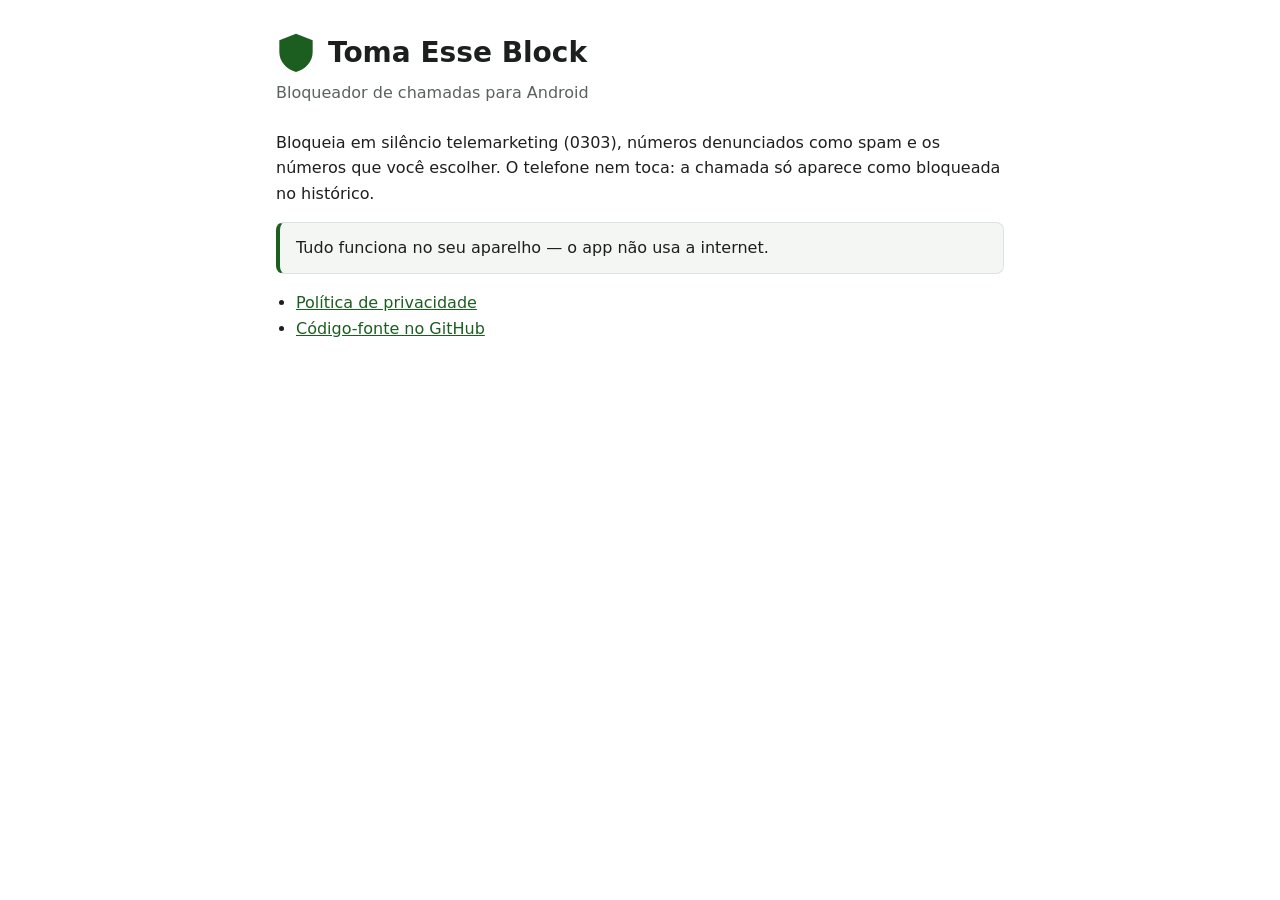
==== docs/index.html @ fc778a7f "Publica a política de privacidade no GitHub Pages - docs/: site simples do app (index.html) e políti" ====
<!doctype html>
<html lang="pt-BR">
<head>
  <meta charset="utf-8">
  <meta name="viewport" content="width=device-width, initial-scale=1">
  <title>Toma Esse Block</title>
  <meta name="description" content="App Android que bloqueia chamadas indesejadas em silêncio.">
  <link rel="stylesheet" href="style.css">
</head>
<body>
<main>
  <header>
    <svg width="40" height="40" viewBox="0 0 48 48" aria-hidden="true">
      <path fill="currentColor" style="color: var(--accent)" d="M24,2 L44,10 L44,24 C44,36 35,45 24,48 C13,45 4,36 4,24 L4,10 Z"/>
    </svg>
    <h1>Toma Esse Block</h1>
  </header>
  <p class="meta">Bloqueador de chamadas para Android</p>

  <p>Bloqueia em silêncio telemarketing (0303), números denunciados como spam e os números que você
    escolher. O telefone nem toca: a chamada só aparece como bloqueada no histórico.</p>

  <p class="summary">Tudo funciona no seu aparelho — o app não usa a internet.</p>

  <ul>
    <li><a href="privacidade.html">Política de privacidade</a></li>
    <li><a href="https://github.com/daltonfontes/tomaesseblock">Código-fonte no GitHub</a></li>
  </ul>
</main>
</body>
</html>
---- docs/style.css ----
:root {
  --bg: #ffffff;
  --fg: #1c1f1d;
  --muted: #5b625d;
  --accent: #1b5e20;
  --card: #f3f6f3;
  --border: #dde3de;
}
@media (prefers-color-scheme: dark) {
  :root {
    --bg: #121412;
    --fg: #e6e9e6;
    --muted: #a3aba5;
    --accent: #81c784;
    --card: #1c201d;
    --border: #2d332e;
  }
}
* { box-sizing: border-box; }
body {
  margin: 0;
  background: var(--bg);
  color: var(--fg);
  font: 16px/1.6 system-ui, -apple-system, "Segoe UI", Roboto, sans-serif;
}
main { max-width: 760px; margin: 0 auto; padding: 32px 16px 64px; }
header { display: flex; align-items: center; gap: 12px; margin-bottom: 8px; }
header svg { flex: none; }
h1 { font-size: 1.75rem; line-height: 1.25; margin: 0; }
h2 { font-size: 1.2rem; margin: 2rem 0 0.5rem; color: var(--accent); }
.meta { color: var(--muted); margin: 0 0 1.5rem; }
.summary {
  background: var(--card);
  border: 1px solid var(--border);
  border-left: 4px solid var(--accent);
  border-radius: 8px;
  padding: 12px 16px;
}
.table-wrap { overflow-x: auto; }
table { width: 100%; border-collapse: collapse; margin: 0.5rem 0; }
th, td { text-align: left; padding: 8px 10px; border-bottom: 1px solid var(--border); vertical-align: top; }
th { font-weight: 600; }
a { color: var(--accent); overflow-wrap: anywhere; }
ul { padding-left: 1.25rem; }
footer { margin-top: 3rem; color: var(--muted); font-size: 0.9rem; }
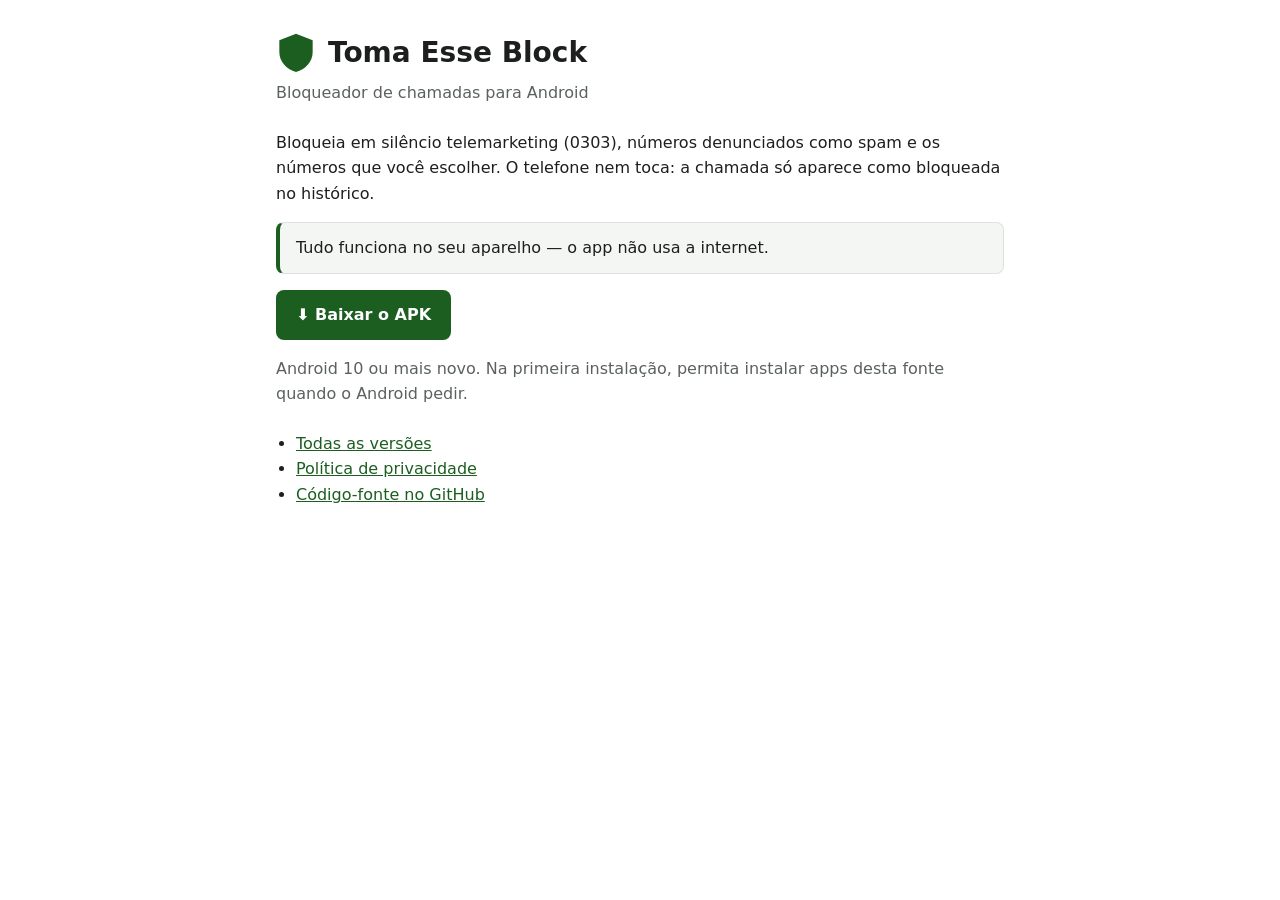
==== commit 452ec930: "Link fixo para baixar o APK no README e no site O release.yml passa a anexar também uma cópia com no" ====
--- a/docs/index.html
+++ b/docs/index.html
@@ -22,7 +22,12 @@
 
   <p class="summary">Tudo funciona no seu aparelho — o app não usa a internet.</p>
 
+  <p><a class="button" href="https://github.com/daltonfontes/tomaesseblock/releases/latest/download/tomaesseblock.apk">⬇️ Baixar o APK</a></p>
+  <p class="meta">Android 10 ou mais novo. Na primeira instalação, permita instalar apps desta fonte quando o
+    Android pedir.</p>
+
   <ul>
+    <li><a href="https://github.com/daltonfontes/tomaesseblock/releases">Todas as versões</a></li>
     <li><a href="privacidade.html">Política de privacidade</a></li>
     <li><a href="https://github.com/daltonfontes/tomaesseblock">Código-fonte no GitHub</a></li>
   </ul>
--- a/docs/style.css
+++ b/docs/style.css
@@ -42,4 +42,13 @@
 th { font-weight: 600; }
 a { color: var(--accent); overflow-wrap: anywhere; }
 ul { padding-left: 1.25rem; }
+.button {
+  display: inline-block;
+  background: var(--accent);
+  color: var(--bg);
+  font-weight: 600;
+  text-decoration: none;
+  padding: 12px 20px;
+  border-radius: 8px;
+}
 footer { margin-top: 3rem; color: var(--muted); font-size: 0.9rem; }
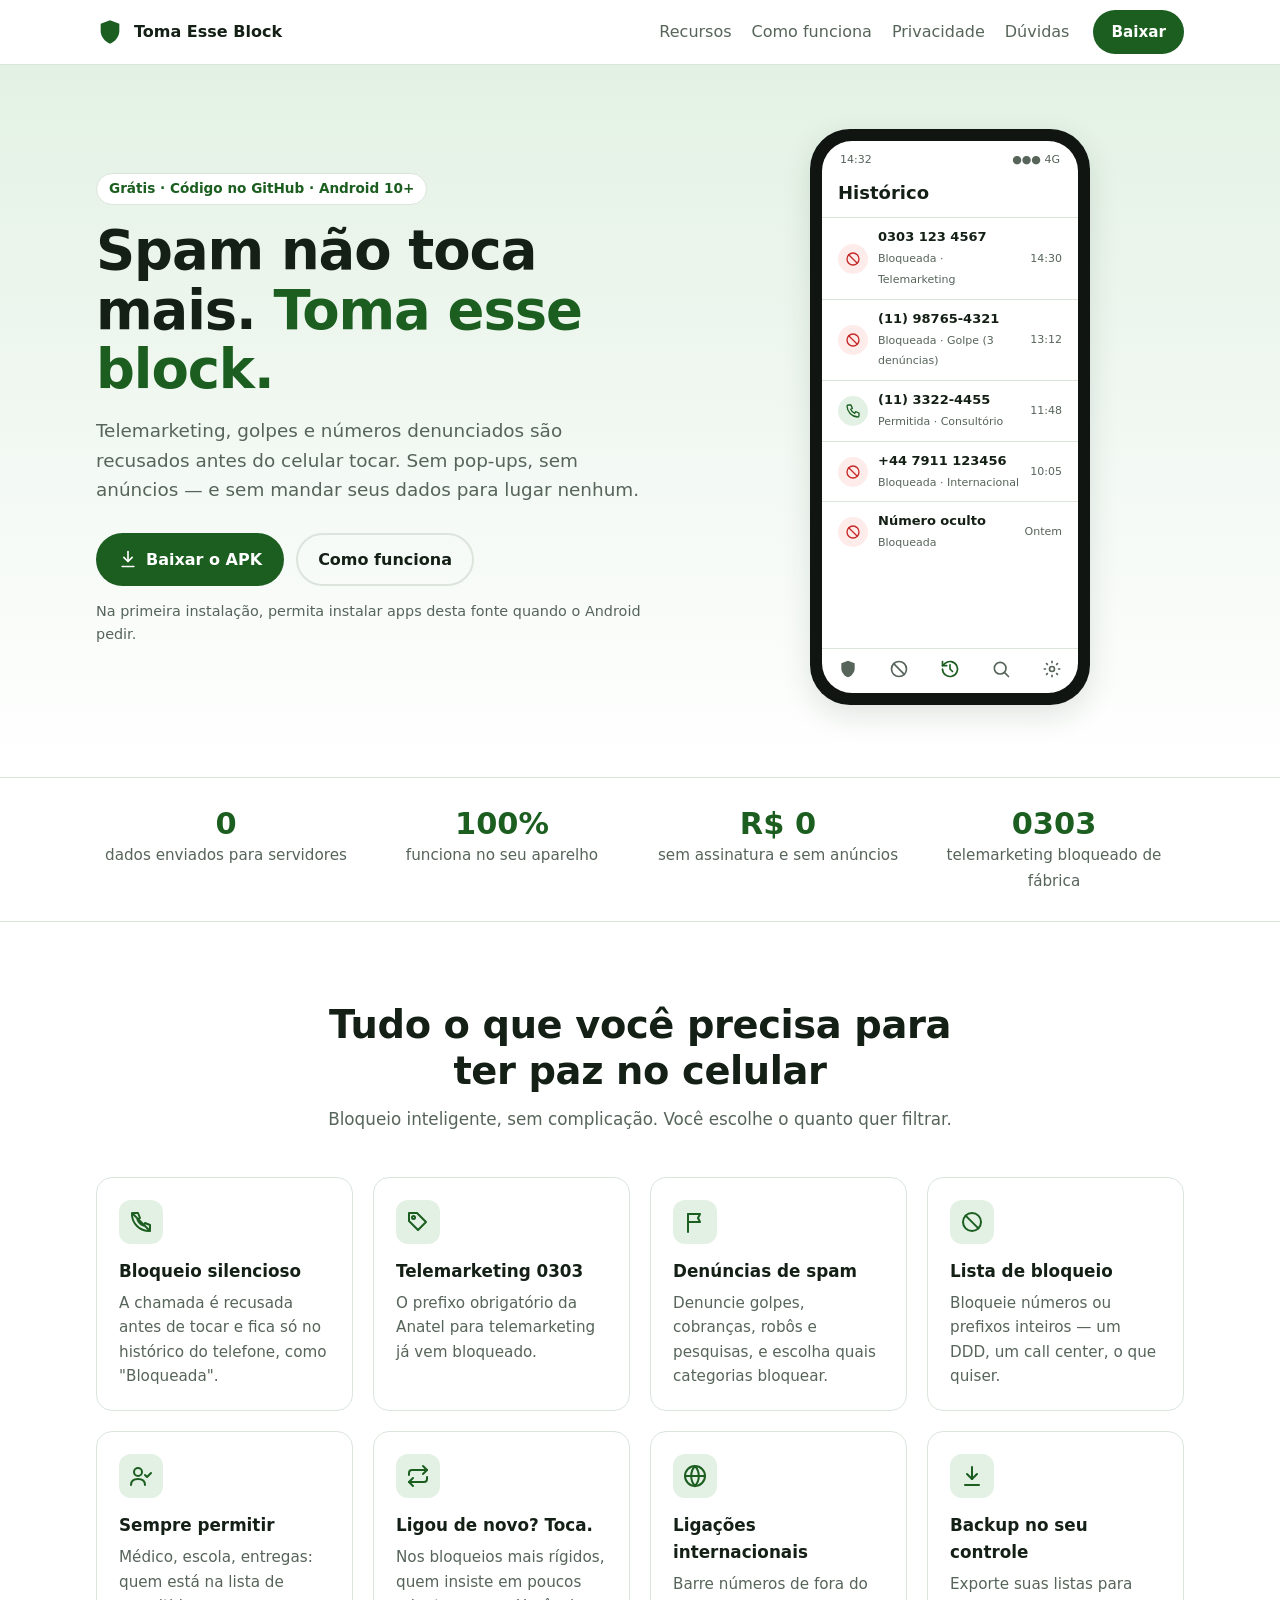
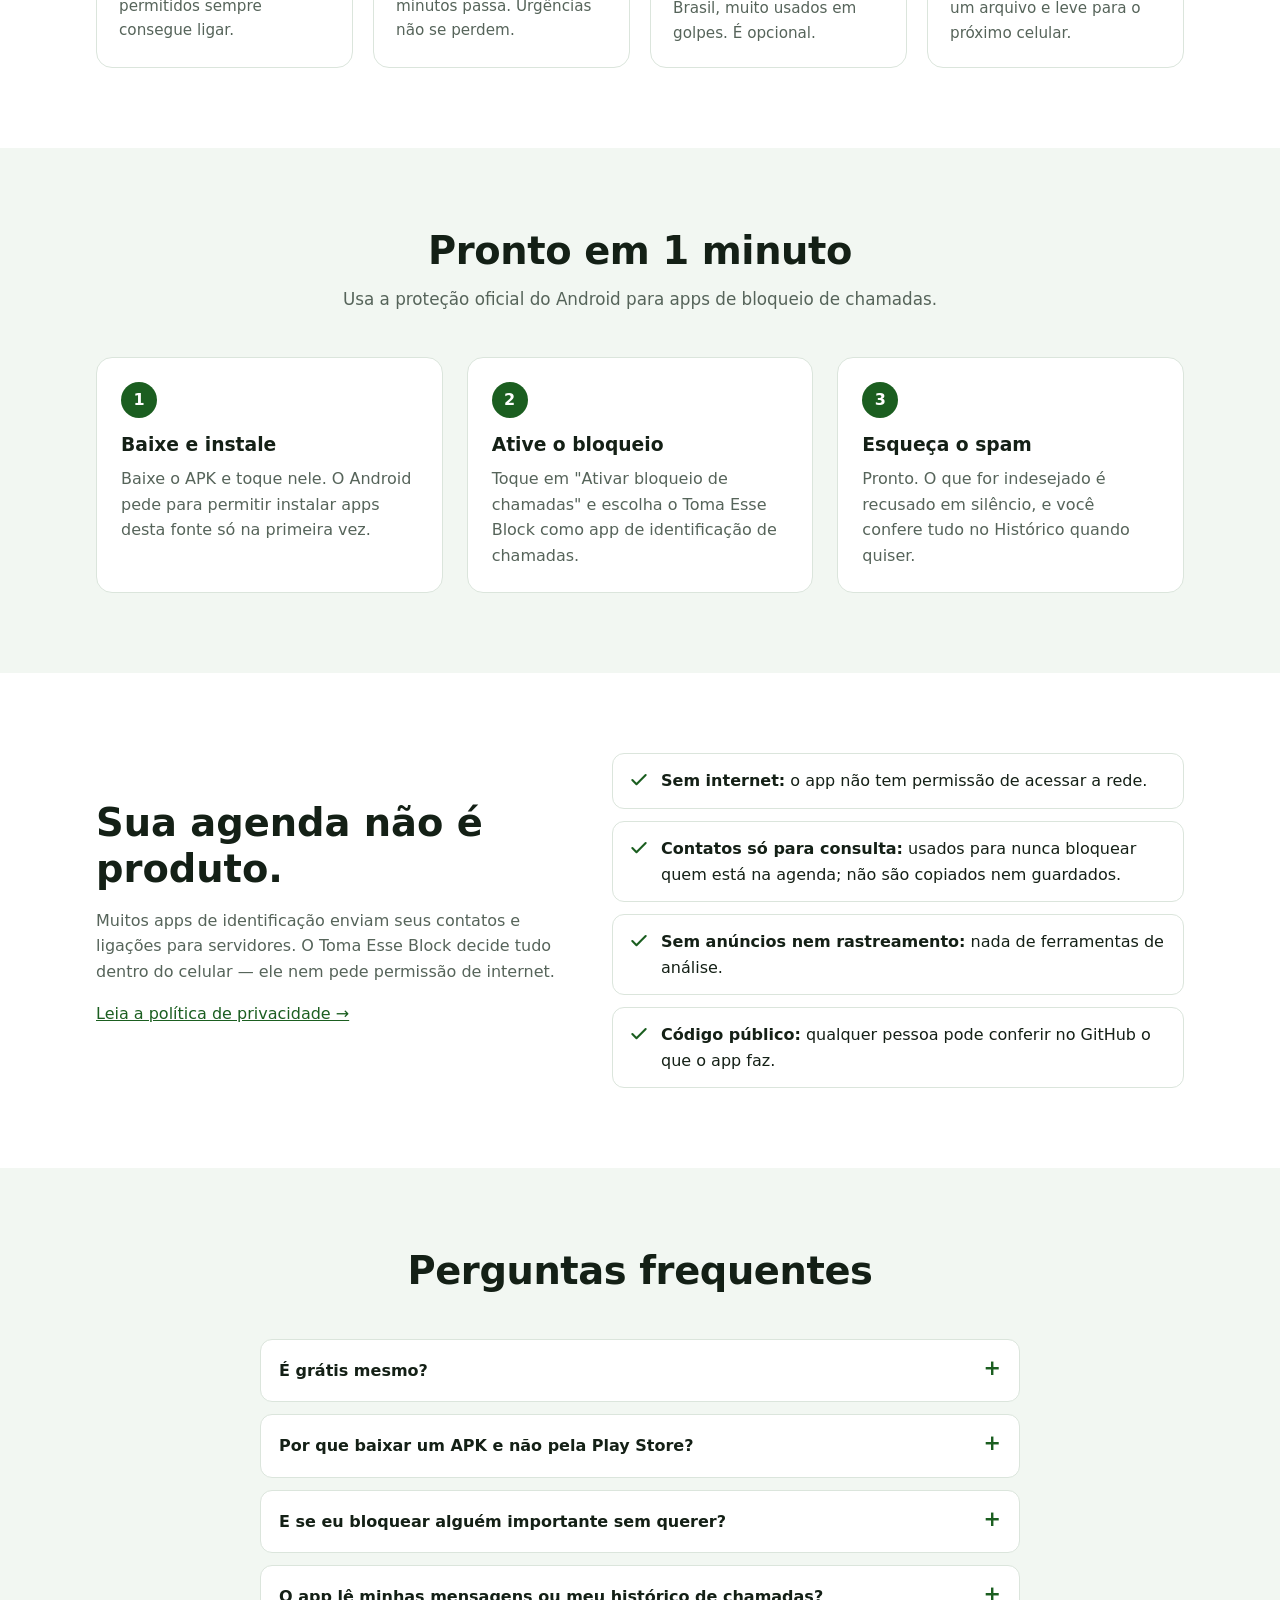
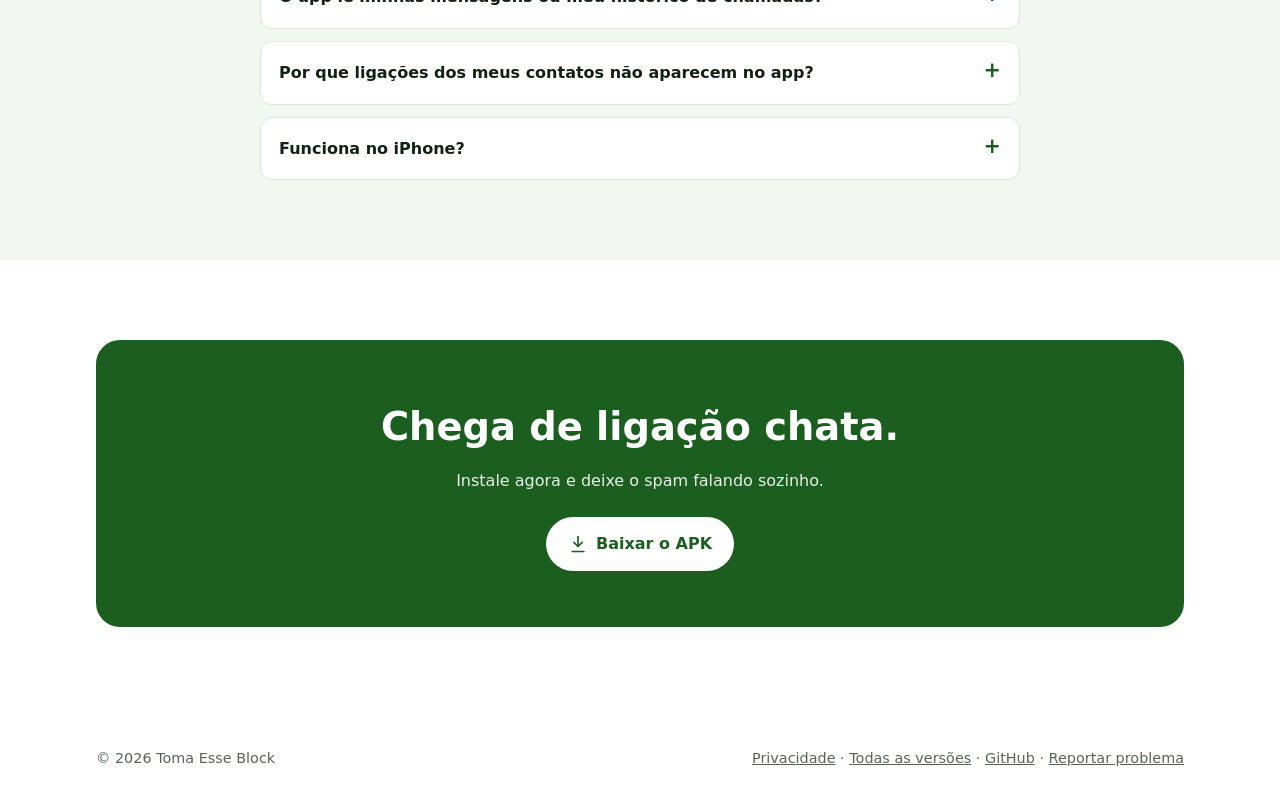
==== commit 11fef6df: "Landing page do app no GitHub Pages Página inicial nova (docs/index.html + landing.css), no estilo d" ====
--- a/docs/index.html
+++ b/docs/index.html
@@ -3,34 +3,268 @@
 <head>
   <meta charset="utf-8">
   <meta name="viewport" content="width=device-width, initial-scale=1">
-  <title>Toma Esse Block</title>
-  <meta name="description" content="App Android que bloqueia chamadas indesejadas em silêncio.">
-  <link rel="stylesheet" href="style.css">
+  <title>Toma Esse Block — bloqueador de chamadas para Android</title>
+  <meta name="description" content="Bloqueia em silêncio telemarketing, golpes e spam. Gratuito e 100% no seu aparelho: nenhum dado sai do celular.">
+  <meta property="og:title" content="Toma Esse Block — spam não toca mais">
+  <meta property="og:description" content="Bloqueador de chamadas para Android. Silencioso, gratuito e sem enviar seus dados para ninguém.">
+  <meta property="og:type" content="website">
+  <meta name="theme-color" content="#1b5e20">
+  <link rel="stylesheet" href="landing.css">
 </head>
 <body>
-<main>
-  <header>
-    <svg width="40" height="40" viewBox="0 0 48 48" aria-hidden="true">
-      <path fill="currentColor" style="color: var(--accent)" d="M24,2 L44,10 L44,24 C44,36 35,45 24,48 C13,45 4,36 4,24 L4,10 Z"/>
-    </svg>
-    <h1>Toma Esse Block</h1>
-  </header>
-  <p class="meta">Bloqueador de chamadas para Android</p>
-
-  <p>Bloqueia em silêncio telemarketing (0303), números denunciados como spam e os números que você
-    escolher. O telefone nem toca: a chamada só aparece como bloqueada no histórico.</p>
-
-  <p class="summary">Tudo funciona no seu aparelho — o app não usa a internet.</p>
-
-  <p><a class="button" href="https://github.com/daltonfontes/tomaesseblock/releases/latest/download/tomaesseblock.apk">⬇️ Baixar o APK</a></p>
-  <p class="meta">Android 10 ou mais novo. Na primeira instalação, permita instalar apps desta fonte quando o
-    Android pedir.</p>
-
-  <ul>
-    <li><a href="https://github.com/daltonfontes/tomaesseblock/releases">Todas as versões</a></li>
-    <li><a href="privacidade.html">Política de privacidade</a></li>
-    <li><a href="https://github.com/daltonfontes/tomaesseblock">Código-fonte no GitHub</a></li>
-  </ul>
-</main>
+
+<!-- Ícones (traço simples, cor herdada do texto) -->
+<svg width="0" height="0" style="position:absolute" aria-hidden="true">
+  <defs>
+    <symbol id="i-shield" viewBox="0 0 24 24"><path fill="currentColor" d="M12 2l8 3v6c0 5-3.4 9.3-8 11-4.6-1.7-8-6-8-11V5z"/></symbol>
+    <symbol id="i-block" viewBox="0 0 24 24" fill="none" stroke="currentColor" stroke-width="2" stroke-linecap="round"><circle cx="12" cy="12" r="9"/><path d="M5.6 5.6l12.8 12.8"/></symbol>
+    <symbol id="i-phone" viewBox="0 0 24 24" fill="none" stroke="currentColor" stroke-width="2" stroke-linejoin="round"><path d="M5 3h4l2 5-2.5 1.5a11 11 0 0 0 6 6L16 13l5 2v4a2 2 0 0 1-2 2A17 17 0 0 1 3 5a2 2 0 0 1 2-2z"/></symbol>
+    <symbol id="i-mute" viewBox="0 0 24 24" fill="none" stroke="currentColor" stroke-width="2" stroke-linecap="round" stroke-linejoin="round"><path d="M5 3h4l2 5-2.5 1.5a11 11 0 0 0 6 6L16 13l5 2v4a2 2 0 0 1-2 2A17 17 0 0 1 3 5a2 2 0 0 1 2-2z"/><path d="M3 3l18 18"/></symbol>
+    <symbol id="i-tag" viewBox="0 0 24 24" fill="none" stroke="currentColor" stroke-width="2" stroke-linejoin="round"><path d="M20 12l-8 8-9-9V3h8z"/><circle cx="7.5" cy="7.5" r="1.5"/></symbol>
+    <symbol id="i-flag" viewBox="0 0 24 24" fill="none" stroke="currentColor" stroke-width="2" stroke-linecap="round" stroke-linejoin="round"><path d="M5 22V4"/><path d="M5 4h12l-2 4 2 4H5"/></symbol>
+    <symbol id="i-user-ok" viewBox="0 0 24 24" fill="none" stroke="currentColor" stroke-width="2" stroke-linecap="round" stroke-linejoin="round"><circle cx="9" cy="8" r="4"/><path d="M2 21c0-4 3-6 7-6s7 2 7 6"/><path d="M16 11l2 2 4-4"/></symbol>
+    <symbol id="i-repeat" viewBox="0 0 24 24" fill="none" stroke="currentColor" stroke-width="2" stroke-linecap="round" stroke-linejoin="round"><path d="M17 2l4 4-4 4"/><path d="M3 11V9a3 3 0 0 1 3-3h15"/><path d="M7 22l-4-4 4-4"/><path d="M21 13v2a3 3 0 0 1-3 3H3"/></symbol>
+    <symbol id="i-globe" viewBox="0 0 24 24" fill="none" stroke="currentColor" stroke-width="2"><circle cx="12" cy="12" r="10"/><path d="M2 12h20"/><path d="M12 2a15 15 0 0 1 0 20a15 15 0 0 1 0-20"/></symbol>
+    <symbol id="i-history" viewBox="0 0 24 24" fill="none" stroke="currentColor" stroke-width="2" stroke-linecap="round" stroke-linejoin="round"><path d="M3 12a9 9 0 1 0 3-6.7L3 8"/><path d="M3 3v5h5"/><path d="M12 7v5l3 3"/></symbol>
+    <symbol id="i-save" viewBox="0 0 24 24" fill="none" stroke="currentColor" stroke-width="2" stroke-linecap="round" stroke-linejoin="round"><path d="M12 3v12"/><path d="M7 10l5 5 5-5"/><path d="M5 21h14"/></symbol>
+    <symbol id="i-check" viewBox="0 0 24 24" fill="none" stroke="currentColor" stroke-width="2.5" stroke-linecap="round" stroke-linejoin="round"><path d="M20 6L9 17l-5-5"/></symbol>
+    <symbol id="i-search" viewBox="0 0 24 24" fill="none" stroke="currentColor" stroke-width="2" stroke-linecap="round"><circle cx="11" cy="11" r="7"/><path d="M21 21l-5-5"/></symbol>
+    <symbol id="i-gear" viewBox="0 0 24 24" fill="none" stroke="currentColor" stroke-width="2"><circle cx="12" cy="12" r="3"/><path d="M12 2v3M12 19v3M2 12h3M19 12h3M4.9 4.9l2.1 2.1M17 17l2.1 2.1M4.9 19.1L7 17M17 7l2.1-2.1"/></symbol>
+  </defs>
+</svg>
+
+<nav class="nav">
+  <div class="wrap">
+    <a class="logo" href="#topo"><svg width="28" height="28"><use href="#i-shield"/></svg>Toma Esse Block</a>
+    <div class="nav-links">
+      <a href="#recursos">Recursos</a>
+      <a href="#como-funciona">Como funciona</a>
+      <a href="#privacidade">Privacidade</a>
+      <a href="#perguntas">Dúvidas</a>
+    </div>
+    <a class="btn btn-primary btn-sm" href="https://github.com/daltonfontes/tomaesseblock/releases/latest/download/tomaesseblock.apk">Baixar</a>
+  </div>
+</nav>
+
+<header class="hero" id="topo">
+  <div class="wrap">
+    <div>
+      <span class="eyebrow">Grátis · Código no GitHub · Android 10+</span>
+      <h1>Spam não toca mais. <span>Toma esse block.</span></h1>
+      <p class="lead">Telemarketing, golpes e números denunciados são recusados antes do celular tocar. Sem
+        pop-ups, sem anúncios — e sem mandar seus dados para lugar nenhum.</p>
+      <div class="cta">
+        <a class="btn btn-primary" href="https://github.com/daltonfontes/tomaesseblock/releases/latest/download/tomaesseblock.apk">
+          <svg width="20" height="20"><use href="#i-save"/></svg>Baixar o APK
+        </a>
+        <a class="btn btn-ghost" href="#como-funciona">Como funciona</a>
+      </div>
+      <p class="fine">Na primeira instalação, permita instalar apps desta fonte quando o Android pedir.</p>
+    </div>
+
+    <div class="phone-col">
+      <div class="phone" role="img" aria-label="Ilustração do app mostrando o histórico de chamadas bloqueadas">
+        <div class="screen">
+          <div class="screen-top"><span>14:32</span><span>●●● 4G</span></div>
+          <h3>Histórico</h3>
+          <div class="call">
+            <span class="ic"><svg width="16" height="16"><use href="#i-block"/></svg></span>
+            <div><b>0303 123 4567</b><small>Bloqueada · Telemarketing</small></div>
+            <time>14:30</time>
+          </div>
+          <div class="call">
+            <span class="ic"><svg width="16" height="16"><use href="#i-block"/></svg></span>
+            <div><b>(11) 98765-4321</b><small>Bloqueada · Golpe (3 denúncias)</small></div>
+            <time>13:12</time>
+          </div>
+          <div class="call">
+            <span class="ic ok"><svg width="16" height="16"><use href="#i-phone"/></svg></span>
+            <div><b>(11) 3322-4455</b><small>Permitida · Consultório</small></div>
+            <time>11:48</time>
+          </div>
+          <div class="call">
+            <span class="ic"><svg width="16" height="16"><use href="#i-block"/></svg></span>
+            <div><b>+44 7911 123456</b><small>Bloqueada · Internacional</small></div>
+            <time>10:05</time>
+          </div>
+          <div class="call">
+            <span class="ic"><svg width="16" height="16"><use href="#i-block"/></svg></span>
+            <div><b>Número oculto</b><small>Bloqueada</small></div>
+            <time>Ontem</time>
+          </div>
+          <div class="screen-tabs">
+            <svg width="20" height="20"><use href="#i-shield"/></svg>
+            <svg width="20" height="20"><use href="#i-block"/></svg>
+            <svg width="20" height="20" class="on"><use href="#i-history"/></svg>
+            <svg width="20" height="20"><use href="#i-search"/></svg>
+            <svg width="20" height="20"><use href="#i-gear"/></svg>
+          </div>
+        </div>
+      </div>
+    </div>
+  </div>
+</header>
+
+<div class="stats">
+  <div class="wrap">
+    <div class="stat"><strong>0</strong><span>dados enviados para servidores</span></div>
+    <div class="stat"><strong>100%</strong><span>funciona no seu aparelho</span></div>
+    <div class="stat"><strong>R$ 0</strong><span>sem assinatura e sem anúncios</span></div>
+    <div class="stat"><strong>0303</strong><span>telemarketing bloqueado de fábrica</span></div>
+  </div>
+</div>
+
+<section class="block" id="recursos">
+  <div class="wrap">
+    <div class="section-head">
+      <h2>Tudo o que você precisa para ter paz no celular</h2>
+      <p>Bloqueio inteligente, sem complicação. Você escolhe o quanto quer filtrar.</p>
+    </div>
+    <div class="features">
+      <article class="feature">
+        <div class="badge"><svg width="24" height="24"><use href="#i-mute"/></svg></div>
+        <h3>Bloqueio silencioso</h3>
+        <p>A chamada é recusada antes de tocar e fica só no histórico do telefone, como "Bloqueada".</p>
+      </article>
+      <article class="feature">
+        <div class="badge"><svg width="24" height="24"><use href="#i-tag"/></svg></div>
+        <h3>Telemarketing 0303</h3>
+        <p>O prefixo obrigatório da Anatel para telemarketing já vem bloqueado.</p>
+      </article>
+      <article class="feature">
+        <div class="badge"><svg width="24" height="24"><use href="#i-flag"/></svg></div>
+        <h3>Denúncias de spam</h3>
+        <p>Denuncie golpes, cobranças, robôs e pesquisas, e escolha quais categorias bloquear.</p>
+      </article>
+      <article class="feature">
+        <div class="badge"><svg width="24" height="24"><use href="#i-block"/></svg></div>
+        <h3>Lista de bloqueio</h3>
+        <p>Bloqueie números ou prefixos inteiros — um DDD, um call center, o que quiser.</p>
+      </article>
+      <article class="feature">
+        <div class="badge"><svg width="24" height="24"><use href="#i-user-ok"/></svg></div>
+        <h3>Sempre permitir</h3>
+        <p>Médico, escola, entregas: quem está na lista de permitidos sempre consegue ligar.</p>
+      </article>
+      <article class="feature">
+        <div class="badge"><svg width="24" height="24"><use href="#i-repeat"/></svg></div>
+        <h3>Ligou de novo? Toca.</h3>
+        <p>Nos bloqueios mais rígidos, quem insiste em poucos minutos passa. Urgências não se perdem.</p>
+      </article>
+      <article class="feature">
+        <div class="badge"><svg width="24" height="24"><use href="#i-globe"/></svg></div>
+        <h3>Ligações internacionais</h3>
+        <p>Barre números de fora do Brasil, muito usados em golpes. É opcional.</p>
+      </article>
+      <article class="feature">
+        <div class="badge"><svg width="24" height="24"><use href="#i-save"/></svg></div>
+        <h3>Backup no seu controle</h3>
+        <p>Exporte suas listas para um arquivo e leve para o próximo celular.</p>
+      </article>
+    </div>
+  </div>
+</section>
+
+<section class="block alt" id="como-funciona">
+  <div class="wrap">
+    <div class="section-head">
+      <h2>Pronto em 1 minuto</h2>
+      <p>Usa a proteção oficial do Android para apps de bloqueio de chamadas.</p>
+    </div>
+    <div class="steps">
+      <div class="step">
+        <h3>Baixe e instale</h3>
+        <p>Baixe o APK e toque nele. O Android pede para permitir instalar apps desta fonte só na primeira vez.</p>
+      </div>
+      <div class="step">
+        <h3>Ative o bloqueio</h3>
+        <p>Toque em "Ativar bloqueio de chamadas" e escolha o Toma Esse Block como app de identificação de chamadas.</p>
+      </div>
+      <div class="step">
+        <h3>Esqueça o spam</h3>
+        <p>Pronto. O que for indesejado é recusado em silêncio, e você confere tudo no Histórico quando quiser.</p>
+      </div>
+    </div>
+  </div>
+</section>
+
+<section class="block" id="privacidade">
+  <div class="wrap privacy">
+    <div>
+      <h2>Sua agenda não é produto.</h2>
+      <p>Muitos apps de identificação enviam seus contatos e ligações para servidores. O Toma Esse Block
+        decide tudo dentro do celular — ele nem pede permissão de internet.</p>
+      <p><a href="privacidade.html">Leia a política de privacidade →</a></p>
+    </div>
+    <ul class="checks">
+      <li><svg width="20" height="20"><use href="#i-check"/></svg><span><b>Sem internet:</b> o app não tem permissão de acessar a rede.</span></li>
+      <li><svg width="20" height="20"><use href="#i-check"/></svg><span><b>Contatos só para consulta:</b> usados para nunca bloquear quem está na agenda; não são copiados nem guardados.</span></li>
+      <li><svg width="20" height="20"><use href="#i-check"/></svg><span><b>Sem anúncios nem rastreamento:</b> nada de ferramentas de análise.</span></li>
+      <li><svg width="20" height="20"><use href="#i-check"/></svg><span><b>Código público:</b> qualquer pessoa pode conferir no GitHub o que o app faz.</span></li>
+    </ul>
+  </div>
+</section>
+
+<section class="block alt" id="perguntas">
+  <div class="wrap">
+    <div class="section-head">
+      <h2>Perguntas frequentes</h2>
+    </div>
+    <div class="faq">
+      <details>
+        <summary>É grátis mesmo?</summary>
+        <p>Sim. Sem assinatura, sem anúncios, e o código está público no GitHub.</p>
+      </details>
+      <details>
+        <summary>Por que baixar um APK e não pela Play Store?</summary>
+        <p>A versão da Play Store está a caminho. Enquanto isso, o APK oficial é publicado aqui, assinado sempre
+          com a mesma chave — as versões novas instalam por cima sem perder suas listas.</p>
+      </details>
+      <details>
+        <summary>E se eu bloquear alguém importante sem querer?</summary>
+        <p>No Histórico, toque no ⋮ da ligação e escolha "Desbloquear" ou "Sempre permitir". E, nos bloqueios mais
+          amplos, quem liga de novo em até 5 minutos consegue chamar.</p>
+      </details>
+      <details>
+        <summary>O app lê minhas mensagens ou meu histórico de chamadas?</summary>
+        <p>Não. Ele só vê a chamada que está chegando, no momento em que ela chega, para decidir se toca ou não.</p>
+      </details>
+      <details>
+        <summary>Por que ligações dos meus contatos não aparecem no app?</summary>
+        <p>O Android não mostra ligações de contatos para apps de bloqueio — e elas nunca são bloqueadas, a menos que
+          você coloque o número na lista de bloqueio.</p>
+      </details>
+      <details>
+        <summary>Funciona no iPhone?</summary>
+        <p>Não. O app é para Android 10 ou mais novo.</p>
+      </details>
+    </div>
+  </div>
+</section>
+
+<section class="block">
+  <div class="wrap">
+    <div class="final">
+      <h2>Chega de ligação chata.</h2>
+      <p>Instale agora e deixe o spam falando sozinho.</p>
+      <a class="btn btn-primary" href="https://github.com/daltonfontes/tomaesseblock/releases/latest/download/tomaesseblock.apk">
+        <svg width="20" height="20"><use href="#i-save"/></svg>Baixar o APK
+      </a>
+    </div>
+  </div>
+</section>
+
+<footer class="site">
+  <div class="wrap">
+    <span>© 2026 Toma Esse Block</span>
+    <span>
+      <a href="privacidade.html">Privacidade</a> ·
+      <a href="https://github.com/daltonfontes/tomaesseblock/releases">Todas as versões</a> ·
+      <a href="https://github.com/daltonfontes/tomaesseblock">GitHub</a> ·
+      <a href="https://github.com/daltonfontes/tomaesseblock/issues">Reportar problema</a>
+    </span>
+  </div>
+</footer>
+
 </body>
 </html>
--- a/docs/landing.css
+++ b/docs/landing.css
@@ -0,0 +1,195 @@
+/* Página inicial (landing page). A política de privacidade usa style.css. */
+:root {
+  --bg: #ffffff;
+  --bg-soft: #f2f7f2;
+  --fg: #142016;
+  --muted: #56645a;
+  --brand: #1b5e20;
+  --brand-strong: #0f3d13;
+  --brand-soft: #e3f1e4;
+  --on-brand: #ffffff;
+  --danger: #c62828;
+  --danger-soft: #fdecea;
+  --card: #ffffff;
+  --border: #dbe5dc;
+  --shadow: 0 10px 30px rgba(20, 50, 25, 0.12);
+  --phone: #101512;
+  --screen: #ffffff;
+  --radius: 16px;
+}
+@media (prefers-color-scheme: dark) {
+  :root {
+    --bg: #0e120f;
+    --bg-soft: #151b16;
+    --fg: #e7ece8;
+    --muted: #a2ada5;
+    --brand: #7fcf86;
+    --brand-strong: #a6e3ab;
+    --brand-soft: #1d2a1f;
+    --on-brand: #0e120f;
+    --danger: #ef8a80;
+    --danger-soft: #2c1a19;
+    --card: #151b16;
+    --border: #263028;
+    --shadow: 0 10px 30px rgba(0, 0, 0, 0.45);
+    --phone: #000000;
+    --screen: #121713;
+  }
+}
+
+* { box-sizing: border-box; }
+html { scroll-behavior: smooth; }
+body {
+  margin: 0;
+  background: var(--bg);
+  color: var(--fg);
+  font: 16px/1.6 system-ui, -apple-system, "Segoe UI", Roboto, sans-serif;
+}
+a { color: var(--brand); }
+img, svg { display: block; }
+.wrap { max-width: 1120px; margin: 0 auto; padding: 0 16px; }
+
+/* Navegação */
+.nav {
+  position: sticky; top: 0; z-index: 10;
+  background: color-mix(in srgb, var(--bg) 88%, transparent);
+  backdrop-filter: blur(10px);
+  border-bottom: 1px solid var(--border);
+}
+.nav .wrap { display: flex; align-items: center; gap: 24px; height: 64px; }
+.logo { display: flex; align-items: center; gap: 10px; font-weight: 800; color: var(--fg); text-decoration: none; }
+.logo svg { color: var(--brand); }
+.nav-links { display: flex; gap: 20px; margin-left: auto; }
+.nav-links a { color: var(--muted); text-decoration: none; font-weight: 500; }
+.nav-links a:hover { color: var(--fg); }
+@media (max-width: 760px) { .nav-links { display: none; } .nav .btn { margin-left: auto; } }
+
+/* Botões */
+.btn {
+  display: inline-flex; align-items: center; gap: 8px;
+  padding: 12px 20px; border-radius: 999px;
+  font-weight: 700; text-decoration: none; white-space: nowrap;
+  border: 2px solid transparent;
+}
+.btn-primary { background: var(--brand); color: var(--on-brand); }
+.btn-primary:hover { background: var(--brand-strong); }
+.btn-ghost { border-color: var(--border); color: var(--fg); }
+.btn-ghost:hover { border-color: var(--brand); }
+.btn-sm { padding: 8px 16px; font-size: 0.95rem; }
+
+/* Hero */
+.hero { background: linear-gradient(180deg, var(--brand-soft), var(--bg)); overflow: hidden; }
+.hero .wrap { display: grid; grid-template-columns: 1.1fr 0.9fr; gap: 48px; align-items: center; padding-top: 64px; padding-bottom: 72px; }
+.eyebrow {
+  display: inline-block; padding: 4px 12px; border-radius: 999px;
+  background: var(--card); border: 1px solid var(--border);
+  color: var(--brand); font-weight: 700; font-size: 0.85rem;
+}
+.hero h1 { font-size: clamp(2.1rem, 5vw, 3.4rem); line-height: 1.1; margin: 16px 0; letter-spacing: -0.02em; }
+.hero h1 span { color: var(--brand); }
+.hero p.lead { font-size: 1.15rem; color: var(--muted); max-width: 34rem; margin: 0 0 28px; }
+.cta { display: flex; flex-wrap: wrap; gap: 12px; }
+.fine { color: var(--muted); font-size: 0.9rem; margin-top: 14px; }
+@media (max-width: 900px) {
+  .hero .wrap { grid-template-columns: 1fr; padding-top: 40px; }
+  .phone-col { order: 2; }
+}
+
+/* Celular (ilustração feita em HTML/CSS) */
+.phone-col { display: flex; justify-content: center; }
+.phone {
+  width: 280px; max-width: 100%; aspect-ratio: 9 / 18.5;
+  background: var(--phone); border-radius: 40px; padding: 12px;
+  box-shadow: var(--shadow);
+}
+.screen {
+  height: 100%; background: var(--screen); border-radius: 30px; overflow: hidden;
+  display: flex; flex-direction: column; font-size: 13px;
+}
+.screen-top { display: flex; justify-content: space-between; padding: 10px 18px 4px; color: var(--muted); font-size: 11px; }
+.screen h3 { margin: 6px 16px 10px; font-size: 18px; }
+.call {
+  display: flex; align-items: center; gap: 10px;
+  padding: 9px 16px; border-top: 1px solid var(--border);
+}
+.call .ic {
+  width: 30px; height: 30px; border-radius: 50%; flex: none;
+  display: grid; place-items: center;
+  background: var(--danger-soft); color: var(--danger);
+}
+.call .ic.ok { background: var(--brand-soft); color: var(--brand); }
+.call b { display: block; font-size: 13px; }
+.call small { color: var(--muted); font-size: 11px; }
+.call time { margin-left: auto; color: var(--muted); font-size: 11px; }
+.screen-tabs { margin-top: auto; display: flex; justify-content: space-around; padding: 10px 0 14px; border-top: 1px solid var(--border); color: var(--muted); }
+.screen-tabs .on { color: var(--brand); }
+
+/* Faixa de números */
+.stats { border-top: 1px solid var(--border); border-bottom: 1px solid var(--border); }
+.stats .wrap { display: grid; grid-template-columns: repeat(4, 1fr); gap: 16px; padding-top: 28px; padding-bottom: 28px; text-align: center; }
+.stat strong { display: block; font-size: 1.9rem; color: var(--brand); line-height: 1.2; }
+.stat span { color: var(--muted); font-size: 0.95rem; }
+@media (max-width: 700px) { .stats .wrap { grid-template-columns: repeat(2, 1fr); } }
+
+/* Seções */
+section.block { padding: 80px 0; }
+section.alt { background: var(--bg-soft); }
+.section-head { text-align: center; max-width: 40rem; margin: 0 auto 44px; }
+.section-head h2 { font-size: clamp(1.7rem, 3.5vw, 2.4rem); line-height: 1.2; margin: 0 0 12px; letter-spacing: -0.01em; }
+.section-head p { color: var(--muted); margin: 0; font-size: 1.05rem; }
+
+/* Recursos */
+.features { display: grid; grid-template-columns: repeat(4, 1fr); gap: 20px; }
+@media (max-width: 1000px) { .features { grid-template-columns: repeat(2, 1fr); } }
+@media (max-width: 560px) { .features { grid-template-columns: 1fr; } }
+.feature {
+  background: var(--card); border: 1px solid var(--border); border-radius: var(--radius);
+  padding: 22px;
+}
+.feature .badge {
+  width: 44px; height: 44px; border-radius: 12px; display: grid; place-items: center;
+  background: var(--brand-soft); color: var(--brand); margin-bottom: 14px;
+}
+.feature h3 { margin: 0 0 6px; font-size: 1.05rem; }
+.feature p { margin: 0; color: var(--muted); font-size: 0.95rem; }
+
+/* Como funciona */
+.steps { display: grid; grid-template-columns: repeat(3, 1fr); gap: 24px; counter-reset: step; }
+@media (max-width: 800px) { .steps { grid-template-columns: 1fr; } }
+.step { position: relative; padding: 24px; border-radius: var(--radius); background: var(--card); border: 1px solid var(--border); }
+.step::before {
+  counter-increment: step; content: counter(step);
+  width: 36px; height: 36px; border-radius: 50%; display: grid; place-items: center;
+  background: var(--brand); color: var(--on-brand); font-weight: 800; margin-bottom: 12px;
+}
+.step h3 { margin: 0 0 6px; }
+.step p { margin: 0; color: var(--muted); }
+
+/* Privacidade */
+.privacy { display: grid; grid-template-columns: 0.9fr 1.1fr; gap: 48px; align-items: center; }
+@media (max-width: 800px) { .privacy { grid-template-columns: 1fr; } }
+.privacy h2 { font-size: clamp(1.7rem, 3.5vw, 2.4rem); line-height: 1.2; margin: 0 0 12px; }
+.privacy p { color: var(--muted); }
+.checks { list-style: none; padding: 0; margin: 0; display: grid; gap: 12px; }
+.checks li { display: flex; gap: 12px; align-items: flex-start; background: var(--card); border: 1px solid var(--border); border-radius: 12px; padding: 14px 16px; }
+.checks svg { color: var(--brand); flex: none; margin-top: 2px; }
+
+/* FAQ */
+.faq { max-width: 760px; margin: 0 auto; display: grid; gap: 12px; }
+.faq details { background: var(--card); border: 1px solid var(--border); border-radius: 12px; padding: 4px 18px; }
+.faq summary { cursor: pointer; font-weight: 700; padding: 14px 0; list-style: none; display: flex; justify-content: space-between; gap: 12px; }
+.faq summary::-webkit-details-marker { display: none; }
+.faq summary::after { content: "+"; color: var(--brand); font-size: 1.3rem; line-height: 1; }
+.faq details[open] summary::after { content: "–"; }
+.faq details p { margin: 0 0 16px; color: var(--muted); }
+
+/* Chamada final */
+.final { text-align: center; background: var(--brand); color: var(--on-brand); border-radius: 24px; padding: 56px 24px; }
+.final h2 { font-size: clamp(1.7rem, 3.5vw, 2.4rem); margin: 0 0 10px; }
+.final p { margin: 0 0 24px; opacity: 0.9; }
+.final .btn-primary { background: var(--on-brand); color: var(--brand); }
+.final .btn-primary:hover { opacity: 0.9; }
+
+footer.site { padding: 40px 0; color: var(--muted); font-size: 0.9rem; }
+footer.site .wrap { display: flex; flex-wrap: wrap; gap: 16px 24px; justify-content: space-between; }
+footer.site a { color: var(--muted); }
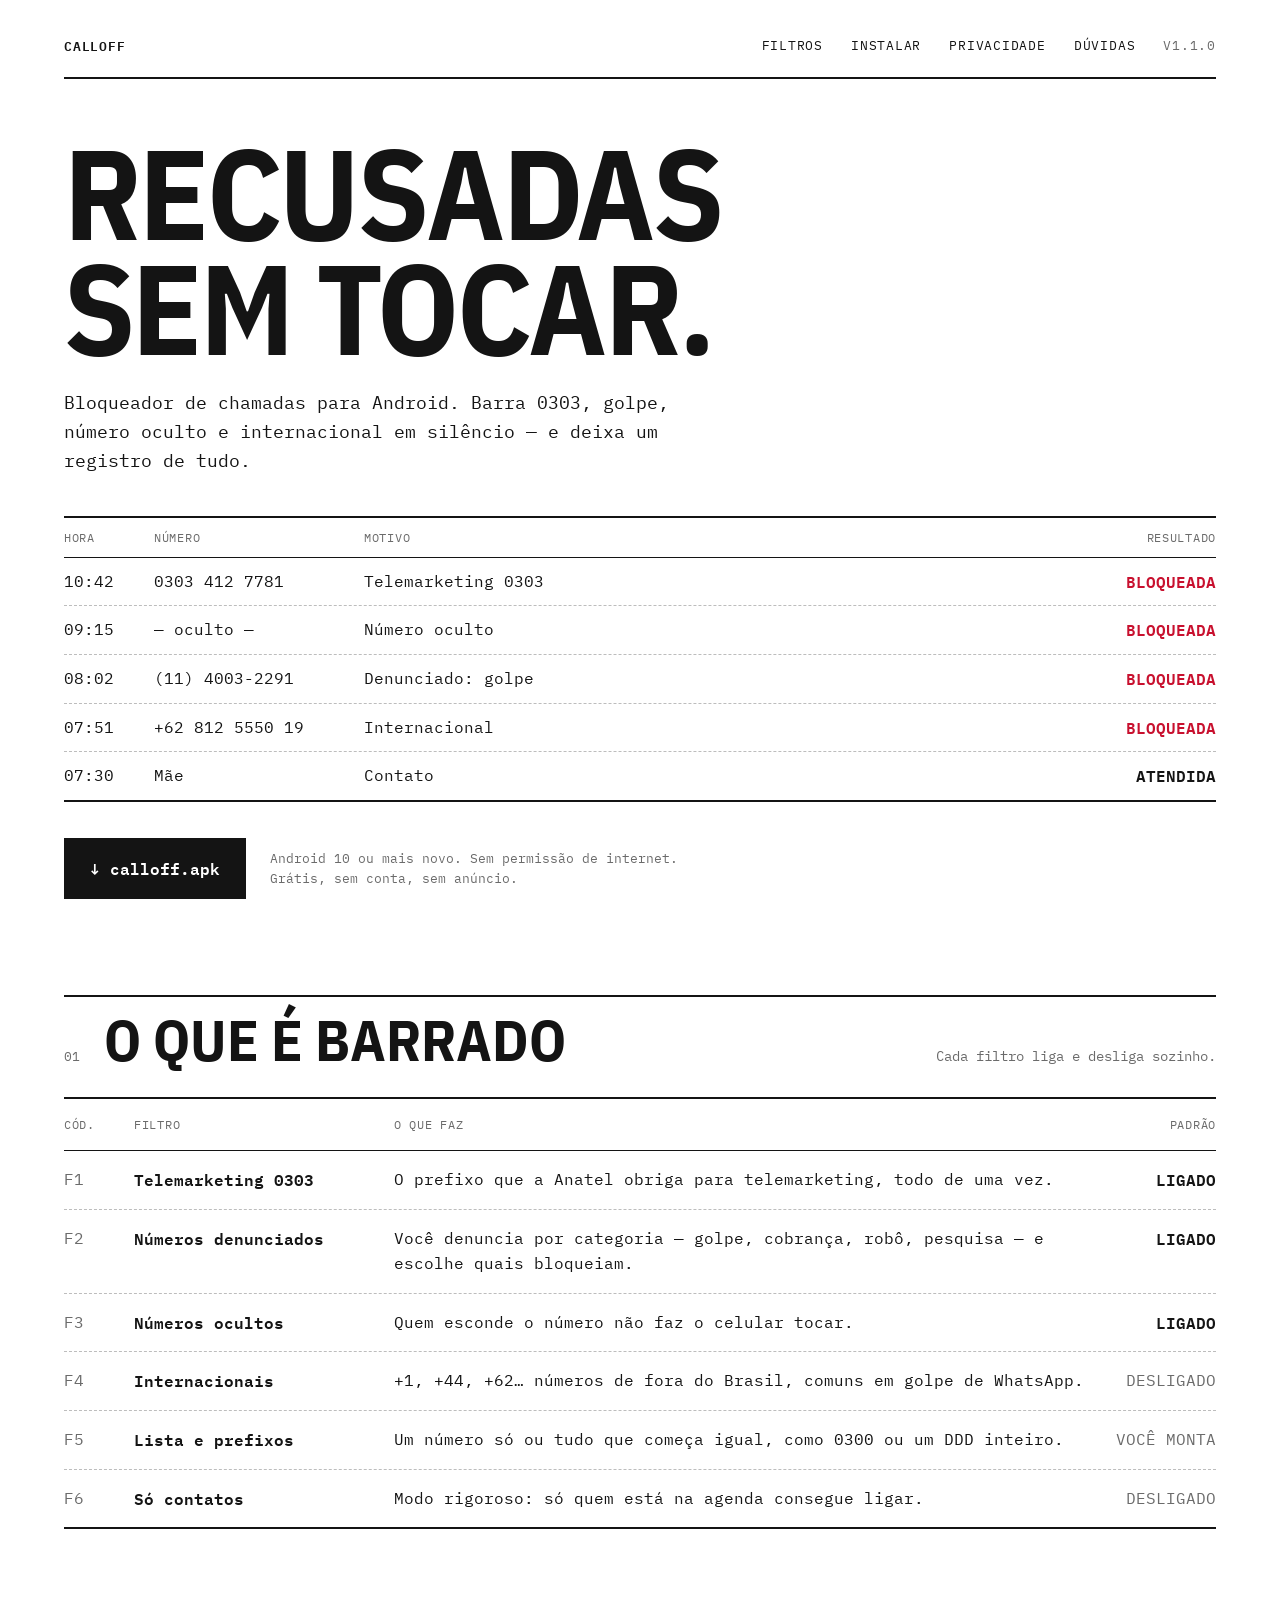
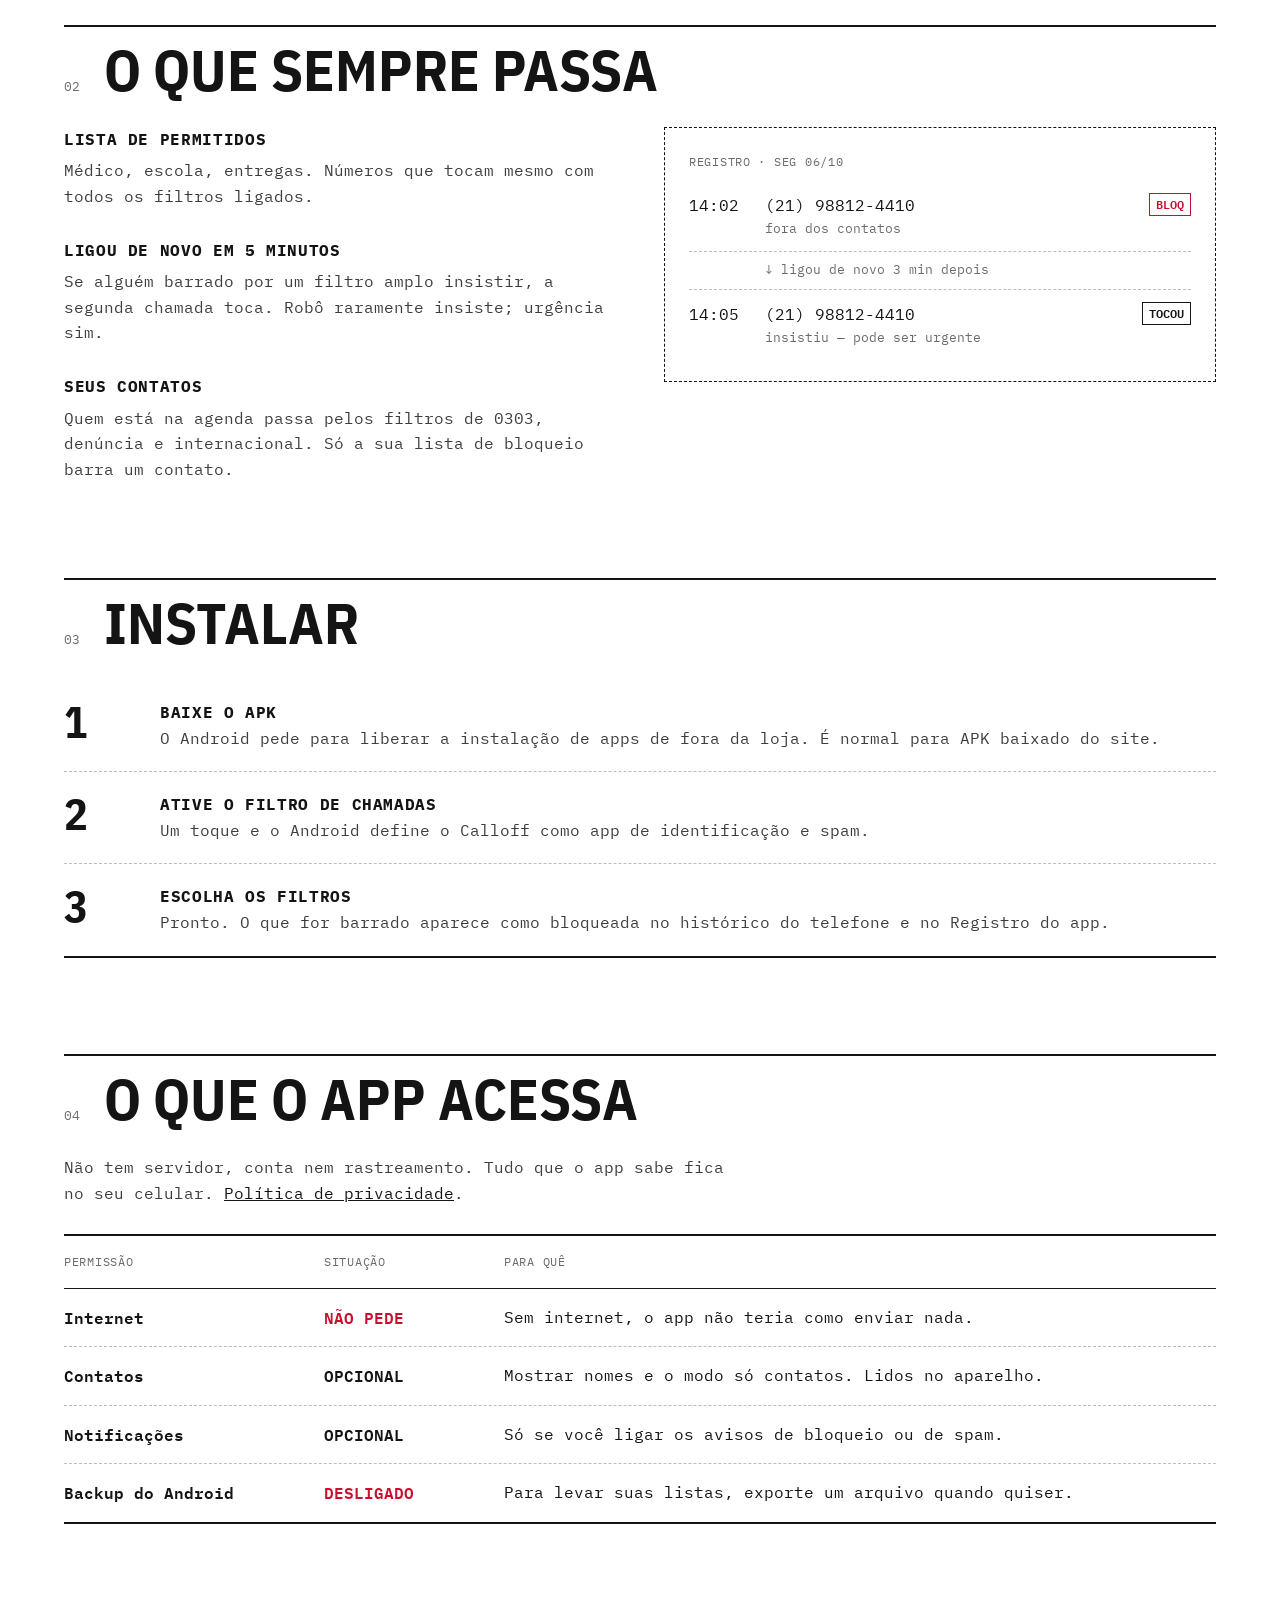
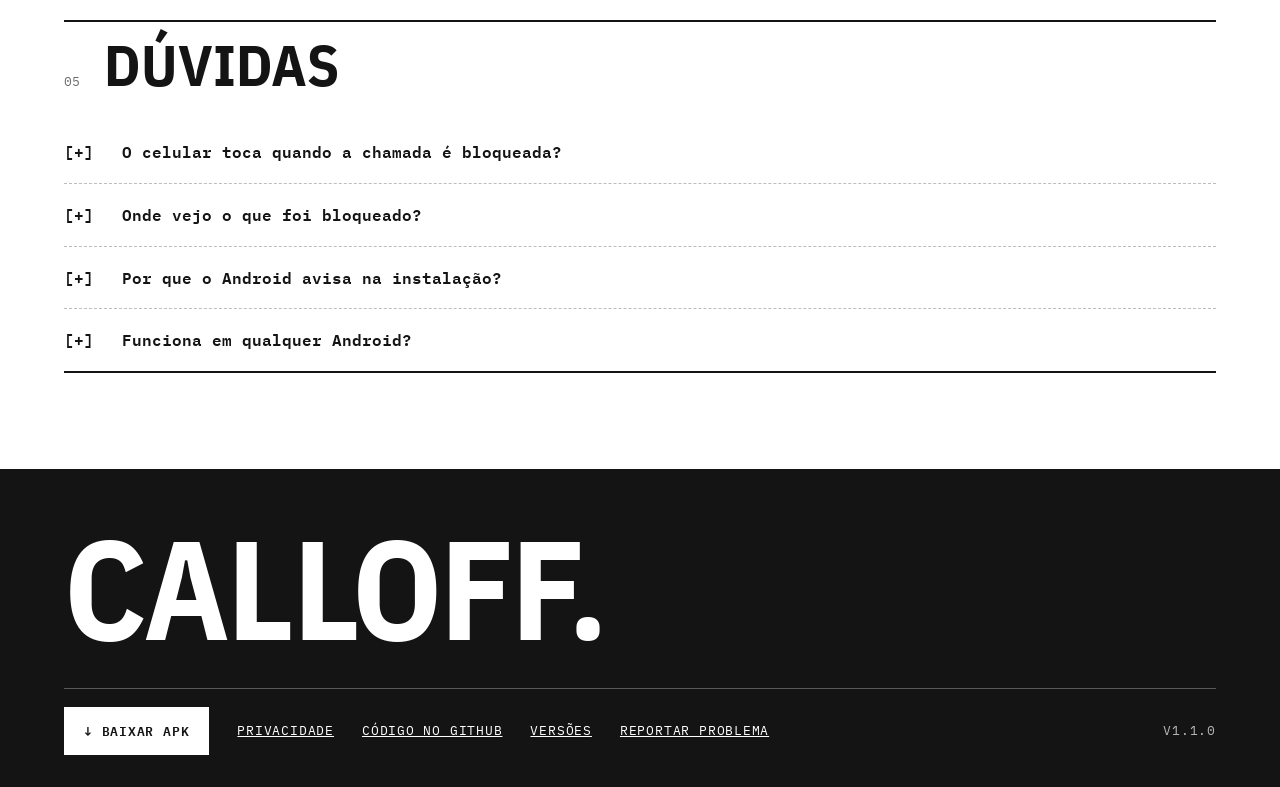
==== commit e6a2bd05: "Renomeia o app para Calloff e aplica o visual "Extrato" - Nome do app, site, política de privacidade" ====
--- a/docs/index.html
+++ b/docs/index.html
@@ -3,268 +3,167 @@
 <head>
   <meta charset="utf-8">
   <meta name="viewport" content="width=device-width, initial-scale=1">
-  <title>Toma Esse Block — bloqueador de chamadas para Android</title>
-  <meta name="description" content="Bloqueia em silêncio telemarketing, golpes e spam. Gratuito e 100% no seu aparelho: nenhum dado sai do celular.">
-  <meta property="og:title" content="Toma Esse Block — spam não toca mais">
+  <title>Calloff — bloqueador de chamadas para Android</title>
+  <meta name="description" content="Bloqueia em silêncio telemarketing 0303, golpe, número oculto e internacional. Grátis e sem permissão de internet: nada sai do seu celular.">
+  <meta property="og:title" content="Calloff — recusadas sem tocar">
   <meta property="og:description" content="Bloqueador de chamadas para Android. Silencioso, gratuito e sem enviar seus dados para ninguém.">
   <meta property="og:type" content="website">
-  <meta name="theme-color" content="#1b5e20">
+  <meta name="theme-color" content="#141414">
+  <link rel="preconnect" href="https://fonts.googleapis.com">
+  <link rel="preconnect" href="https://fonts.gstatic.com" crossorigin>
+  <link rel="stylesheet" href="https://fonts.googleapis.com/css2?family=IBM+Plex+Mono:wght@400;600&family=IBM+Plex+Sans+Condensed:wght@700&display=swap">
   <link rel="stylesheet" href="landing.css">
 </head>
 <body>
+<div class="wrap">
 
-<!-- Ícones (traço simples, cor herdada do texto) -->
-<svg width="0" height="0" style="position:absolute" aria-hidden="true">
-  <defs>
-    <symbol id="i-shield" viewBox="0 0 24 24"><path fill="currentColor" d="M12 2l8 3v6c0 5-3.4 9.3-8 11-4.6-1.7-8-6-8-11V5z"/></symbol>
-    <symbol id="i-block" viewBox="0 0 24 24" fill="none" stroke="currentColor" stroke-width="2" stroke-linecap="round"><circle cx="12" cy="12" r="9"/><path d="M5.6 5.6l12.8 12.8"/></symbol>
-    <symbol id="i-phone" viewBox="0 0 24 24" fill="none" stroke="currentColor" stroke-width="2" stroke-linejoin="round"><path d="M5 3h4l2 5-2.5 1.5a11 11 0 0 0 6 6L16 13l5 2v4a2 2 0 0 1-2 2A17 17 0 0 1 3 5a2 2 0 0 1 2-2z"/></symbol>
-    <symbol id="i-mute" viewBox="0 0 24 24" fill="none" stroke="currentColor" stroke-width="2" stroke-linecap="round" stroke-linejoin="round"><path d="M5 3h4l2 5-2.5 1.5a11 11 0 0 0 6 6L16 13l5 2v4a2 2 0 0 1-2 2A17 17 0 0 1 3 5a2 2 0 0 1 2-2z"/><path d="M3 3l18 18"/></symbol>
-    <symbol id="i-tag" viewBox="0 0 24 24" fill="none" stroke="currentColor" stroke-width="2" stroke-linejoin="round"><path d="M20 12l-8 8-9-9V3h8z"/><circle cx="7.5" cy="7.5" r="1.5"/></symbol>
-    <symbol id="i-flag" viewBox="0 0 24 24" fill="none" stroke="currentColor" stroke-width="2" stroke-linecap="round" stroke-linejoin="round"><path d="M5 22V4"/><path d="M5 4h12l-2 4 2 4H5"/></symbol>
-    <symbol id="i-user-ok" viewBox="0 0 24 24" fill="none" stroke="currentColor" stroke-width="2" stroke-linecap="round" stroke-linejoin="round"><circle cx="9" cy="8" r="4"/><path d="M2 21c0-4 3-6 7-6s7 2 7 6"/><path d="M16 11l2 2 4-4"/></symbol>
-    <symbol id="i-repeat" viewBox="0 0 24 24" fill="none" stroke="currentColor" stroke-width="2" stroke-linecap="round" stroke-linejoin="round"><path d="M17 2l4 4-4 4"/><path d="M3 11V9a3 3 0 0 1 3-3h15"/><path d="M7 22l-4-4 4-4"/><path d="M21 13v2a3 3 0 0 1-3 3H3"/></symbol>
-    <symbol id="i-globe" viewBox="0 0 24 24" fill="none" stroke="currentColor" stroke-width="2"><circle cx="12" cy="12" r="10"/><path d="M2 12h20"/><path d="M12 2a15 15 0 0 1 0 20a15 15 0 0 1 0-20"/></symbol>
-    <symbol id="i-history" viewBox="0 0 24 24" fill="none" stroke="currentColor" stroke-width="2" stroke-linecap="round" stroke-linejoin="round"><path d="M3 12a9 9 0 1 0 3-6.7L3 8"/><path d="M3 3v5h5"/><path d="M12 7v5l3 3"/></symbol>
-    <symbol id="i-save" viewBox="0 0 24 24" fill="none" stroke="currentColor" stroke-width="2" stroke-linecap="round" stroke-linejoin="round"><path d="M12 3v12"/><path d="M7 10l5 5 5-5"/><path d="M5 21h14"/></symbol>
-    <symbol id="i-check" viewBox="0 0 24 24" fill="none" stroke="currentColor" stroke-width="2.5" stroke-linecap="round" stroke-linejoin="round"><path d="M20 6L9 17l-5-5"/></symbol>
-    <symbol id="i-search" viewBox="0 0 24 24" fill="none" stroke="currentColor" stroke-width="2" stroke-linecap="round"><circle cx="11" cy="11" r="7"/><path d="M21 21l-5-5"/></symbol>
-    <symbol id="i-gear" viewBox="0 0 24 24" fill="none" stroke="currentColor" stroke-width="2"><circle cx="12" cy="12" r="3"/><path d="M12 2v3M12 19v3M2 12h3M19 12h3M4.9 4.9l2.1 2.1M17 17l2.1 2.1M4.9 19.1L7 17M17 7l2.1-2.1"/></symbol>
-  </defs>
-</svg>
+  <header class="top">
+    <a class="brand" href="#topo">Calloff</a>
+    <nav aria-label="Principal">
+      <a href="#filtros">Filtros</a>
+      <a href="#instalar">Instalar</a>
+      <a href="#privacidade">Privacidade</a>
+      <a href="#duvidas">Dúvidas</a>
+    </nav>
+    <span class="pencil version-tag">v1.1.0</span>
+  </header>
 
-<nav class="nav">
-  <div class="wrap">
-    <a class="logo" href="#topo"><svg width="28" height="28"><use href="#i-shield"/></svg>Toma Esse Block</a>
-    <div class="nav-links">
-      <a href="#recursos">Recursos</a>
-      <a href="#como-funciona">Como funciona</a>
-      <a href="#privacidade">Privacidade</a>
-      <a href="#perguntas">Dúvidas</a>
-    </div>
-    <a class="btn btn-primary btn-sm" href="https://github.com/daltonfontes/tomaesseblock/releases/latest/download/tomaesseblock.apk">Baixar</a>
-  </div>
-</nav>
+  <main>
+    <section class="hero" id="topo">
+      <h1 class="cond">Recusadas<br>sem tocar.</h1>
+      <p class="lead">Bloqueador de chamadas para Android. Barra 0303, golpe, número oculto e internacional em silêncio — e deixa um registro de tudo.</p>
 
-<header class="hero" id="topo">
-  <div class="wrap">
-    <div>
-      <span class="eyebrow">Grátis · Código no GitHub · Android 10+</span>
-      <h1>Spam não toca mais. <span>Toma esse block.</span></h1>
-      <p class="lead">Telemarketing, golpes e números denunciados são recusados antes do celular tocar. Sem
-        pop-ups, sem anúncios — e sem mandar seus dados para lugar nenhum.</p>
+      <div class="ledger calls" role="table" aria-label="Exemplo de registro de chamadas">
+        <div class="ledger-inner">
+          <div class="row head" role="row"><span role="columnheader">Hora</span><span role="columnheader">Número</span><span role="columnheader">Motivo</span><span role="columnheader" class="end">Resultado</span></div>
+          <div class="row" role="row"><span role="cell">10:42</span><span role="cell">0303 412 7781</span><span role="cell">Telemarketing 0303</span><span role="cell" class="end red">BLOQUEADA</span></div>
+          <div class="row" role="row"><span role="cell">09:15</span><span role="cell">— oculto —</span><span role="cell">Número oculto</span><span role="cell" class="end red">BLOQUEADA</span></div>
+          <div class="row" role="row"><span role="cell">08:02</span><span role="cell">(11) 4003-2291</span><span role="cell">Denunciado: golpe</span><span role="cell" class="end red">BLOQUEADA</span></div>
+          <div class="row" role="row"><span role="cell">07:51</span><span role="cell">+62 812 5550 19</span><span role="cell">Internacional</span><span role="cell" class="end red">BLOQUEADA</span></div>
+          <div class="row" role="row"><span role="cell">07:30</span><span role="cell">Mãe</span><span role="cell">Contato</span><span role="cell" class="end strong">ATENDIDA</span></div>
+        </div>
+      </div>
+
       <div class="cta">
-        <a class="btn btn-primary" href="https://github.com/daltonfontes/tomaesseblock/releases/latest/download/tomaesseblock.apk">
-          <svg width="20" height="20"><use href="#i-save"/></svg>Baixar o APK
-        </a>
-        <a class="btn btn-ghost" href="#como-funciona">Como funciona</a>
+        <a class="button" href="https://github.com/daltonfontes/tomaesseblock/releases/latest/download/calloff.apk">↓ calloff.apk</a>
+        <span class="note">Android 10 ou mais novo. Sem permissão de internet.<br>Grátis, sem conta, sem anúncio.</span>
       </div>
-      <p class="fine">Na primeira instalação, permita instalar apps desta fonte quando o Android pedir.</p>
-    </div>
+    </section>
 
-    <div class="phone-col">
-      <div class="phone" role="img" aria-label="Ilustração do app mostrando o histórico de chamadas bloqueadas">
-        <div class="screen">
-          <div class="screen-top"><span>14:32</span><span>●●● 4G</span></div>
-          <h3>Histórico</h3>
-          <div class="call">
-            <span class="ic"><svg width="16" height="16"><use href="#i-block"/></svg></span>
-            <div><b>0303 123 4567</b><small>Bloqueada · Telemarketing</small></div>
-            <time>14:30</time>
+    <section class="part" id="filtros">
+      <div class="part-head">
+        <span class="num">01</span>
+        <h2 class="cond">O que é barrado</h2>
+        <span class="aside">Cada filtro liga e desliga sozinho.</span>
+      </div>
+      <div class="ledger filters" role="table" aria-label="Filtros do app">
+        <div class="ledger-inner">
+          <div class="row head" role="row"><span role="columnheader">Cód.</span><span role="columnheader">Filtro</span><span role="columnheader">O que faz</span><span role="columnheader" class="end">Padrão</span></div>
+          <div class="row" role="row"><span role="cell" class="pencil">F1</span><span role="cell" class="strong">Telemarketing 0303</span><span role="cell">O prefixo que a Anatel obriga para telemarketing, todo de uma vez.</span><span role="cell" class="end strong">LIGADO</span></div>
+          <div class="row" role="row"><span role="cell" class="pencil">F2</span><span role="cell" class="strong">Números denunciados</span><span role="cell">Você denuncia por categoria — golpe, cobrança, robô, pesquisa — e escolhe quais bloqueiam.</span><span role="cell" class="end strong">LIGADO</span></div>
+          <div class="row" role="row"><span role="cell" class="pencil">F3</span><span role="cell" class="strong">Números ocultos</span><span role="cell">Quem esconde o número não faz o celular tocar.</span><span role="cell" class="end strong">LIGADO</span></div>
+          <div class="row" role="row"><span role="cell" class="pencil">F4</span><span role="cell" class="strong">Internacionais</span><span role="cell">+1, +44, +62… números de fora do Brasil, comuns em golpe de WhatsApp.</span><span role="cell" class="end pencil">DESLIGADO</span></div>
+          <div class="row" role="row"><span role="cell" class="pencil">F5</span><span role="cell" class="strong">Lista e prefixos</span><span role="cell">Um número só ou tudo que começa igual, como 0300 ou um DDD inteiro.</span><span role="cell" class="end pencil">VOCÊ MONTA</span></div>
+          <div class="row" role="row"><span role="cell" class="pencil">F6</span><span role="cell" class="strong">Só contatos</span><span role="cell">Modo rigoroso: só quem está na agenda consegue ligar.</span><span role="cell" class="end pencil">DESLIGADO</span></div>
+        </div>
+      </div>
+    </section>
+
+    <section class="part">
+      <div class="part-head">
+        <span class="num">02</span>
+        <h2 class="cond">O que sempre passa</h2>
+      </div>
+      <div class="split">
+        <div class="points">
+          <div>
+            <h3>Lista de permitidos</h3>
+            <p>Médico, escola, entregas. Números que tocam mesmo com todos os filtros ligados.</p>
           </div>
-          <div class="call">
-            <span class="ic"><svg width="16" height="16"><use href="#i-block"/></svg></span>
-            <div><b>(11) 98765-4321</b><small>Bloqueada · Golpe (3 denúncias)</small></div>
-            <time>13:12</time>
+          <div>
+            <h3>Ligou de novo em 5 minutos</h3>
+            <p>Se alguém barrado por um filtro amplo insistir, a segunda chamada toca. Robô raramente insiste; urgência sim.</p>
           </div>
-          <div class="call">
-            <span class="ic ok"><svg width="16" height="16"><use href="#i-phone"/></svg></span>
-            <div><b>(11) 3322-4455</b><small>Permitida · Consultório</small></div>
-            <time>11:48</time>
-          </div>
-          <div class="call">
-            <span class="ic"><svg width="16" height="16"><use href="#i-block"/></svg></span>
-            <div><b>+44 7911 123456</b><small>Bloqueada · Internacional</small></div>
-            <time>10:05</time>
-          </div>
-          <div class="call">
-            <span class="ic"><svg width="16" height="16"><use href="#i-block"/></svg></span>
-            <div><b>Número oculto</b><small>Bloqueada</small></div>
-            <time>Ontem</time>
-          </div>
-          <div class="screen-tabs">
-            <svg width="20" height="20"><use href="#i-shield"/></svg>
-            <svg width="20" height="20"><use href="#i-block"/></svg>
-            <svg width="20" height="20" class="on"><use href="#i-history"/></svg>
-            <svg width="20" height="20"><use href="#i-search"/></svg>
-            <svg width="20" height="20"><use href="#i-gear"/></svg>
+          <div>
+            <h3>Seus contatos</h3>
+            <p>Quem está na agenda passa pelos filtros de 0303, denúncia e internacional. Só a sua lista de bloqueio barra um contato.</p>
           </div>
         </div>
+        <div class="slip">
+          <div class="label">Registro · seg 06/10</div>
+          <div class="entry"><span>14:02</span><span>(21) 98812-4410<small>fora dos contatos</small></span><span class="tag red">BLOQ</span></div>
+          <div class="gap">↓ ligou de novo 3 min depois</div>
+          <div class="entry"><span>14:05</span><span>(21) 98812-4410<small>insistiu — pode ser urgente</small></span><span class="tag">TOCOU</span></div>
+        </div>
       </div>
+    </section>
+
+    <section class="part" id="instalar">
+      <div class="part-head">
+        <span class="num">03</span>
+        <h2 class="cond">Instalar</h2>
+      </div>
+      <ol class="steps">
+        <li><span class="n cond">1</span><div class="t"><b>Baixe o APK</b><span>O Android pede para liberar a instalação de apps de fora da loja. É normal para APK baixado do site.</span></div></li>
+        <li><span class="n cond">2</span><div class="t"><b>Ative o filtro de chamadas</b><span>Um toque e o Android define o Calloff como app de identificação e spam.</span></div></li>
+        <li><span class="n cond">3</span><div class="t"><b>Escolha os filtros</b><span>Pronto. O que for barrado aparece como bloqueada no histórico do telefone e no Registro do app.</span></div></li>
+      </ol>
+    </section>
+
+    <section class="part" id="privacidade">
+      <div class="part-head">
+        <span class="num">04</span>
+        <h2 class="cond">O que o app acessa</h2>
+      </div>
+      <p class="intro">Não tem servidor, conta nem rastreamento. Tudo que o app sabe fica no seu celular. <a href="privacidade.html">Política de privacidade</a>.</p>
+      <div class="ledger perms" role="table" aria-label="Permissões do app">
+        <div class="ledger-inner">
+          <div class="row head" role="row"><span role="columnheader">Permissão</span><span role="columnheader">Situação</span><span role="columnheader">Para quê</span></div>
+          <div class="row" role="row"><span role="cell" class="strong">Internet</span><span role="cell" class="red">NÃO PEDE</span><span role="cell">Sem internet, o app não teria como enviar nada.</span></div>
+          <div class="row" role="row"><span role="cell" class="strong">Contatos</span><span role="cell" class="strong">OPCIONAL</span><span role="cell">Mostrar nomes e o modo só contatos. Lidos no aparelho.</span></div>
+          <div class="row" role="row"><span role="cell" class="strong">Notificações</span><span role="cell" class="strong">OPCIONAL</span><span role="cell">Só se você ligar os avisos de bloqueio ou de spam.</span></div>
+          <div class="row" role="row"><span role="cell" class="strong">Backup do Android</span><span role="cell" class="red">DESLIGADO</span><span role="cell">Para levar suas listas, exporte um arquivo quando quiser.</span></div>
+        </div>
+      </div>
+    </section>
+
+    <section class="part" id="duvidas">
+      <div class="part-head">
+        <span class="num">05</span>
+        <h2 class="cond">Dúvidas</h2>
+      </div>
+      <details>
+        <summary>O celular toca quando a chamada é bloqueada?</summary>
+        <p>Não. A chamada é recusada antes de tocar, sem pop-up. Se quiser, ligue o aviso de bloqueio nos ajustes.</p>
+      </details>
+      <details>
+        <summary>Onde vejo o que foi bloqueado?</summary>
+        <p>No histórico do telefone, marcada como bloqueada, e no Registro do app, com o motivo de cada uma.</p>
+      </details>
+      <details>
+        <summary>Por que o Android avisa na instalação?</summary>
+        <p>Todo APK de fora da Play Store pede a permissão de instalar apps desconhecidos. Você libera só para o navegador ou gerenciador de arquivos usado.</p>
+      </details>
+      <details>
+        <summary>Funciona em qualquer Android?</summary>
+        <p>Em Android 10 ou mais novo, que tem o filtro de chamadas nativo usado pelo app.</p>
+      </details>
+    </section>
+  </main>
+</div>
+
+<footer class="end">
+  <div class="wrap">
+    <div class="mark cond">Calloff.</div>
+    <div class="links">
+      <a class="button" href="https://github.com/daltonfontes/tomaesseblock/releases/latest/download/calloff.apk">↓ Baixar APK</a>
+      <a href="privacidade.html">Privacidade</a>
+      <a href="https://github.com/daltonfontes/tomaesseblock">Código no GitHub</a>
+      <a href="https://github.com/daltonfontes/tomaesseblock/releases">Versões</a>
+      <a href="https://github.com/daltonfontes/tomaesseblock/issues">Reportar problema</a>
+      <span class="version">v1.1.0</span>
     </div>
   </div>
-</header>
-
-<div class="stats">
-  <div class="wrap">
-    <div class="stat"><strong>0</strong><span>dados enviados para servidores</span></div>
-    <div class="stat"><strong>100%</strong><span>funciona no seu aparelho</span></div>
-    <div class="stat"><strong>R$ 0</strong><span>sem assinatura e sem anúncios</span></div>
-    <div class="stat"><strong>0303</strong><span>telemarketing bloqueado de fábrica</span></div>
-  </div>
-</div>
-
-<section class="block" id="recursos">
-  <div class="wrap">
-    <div class="section-head">
-      <h2>Tudo o que você precisa para ter paz no celular</h2>
-      <p>Bloqueio inteligente, sem complicação. Você escolhe o quanto quer filtrar.</p>
-    </div>
-    <div class="features">
-      <article class="feature">
-        <div class="badge"><svg width="24" height="24"><use href="#i-mute"/></svg></div>
-        <h3>Bloqueio silencioso</h3>
-        <p>A chamada é recusada antes de tocar e fica só no histórico do telefone, como "Bloqueada".</p>
-      </article>
-      <article class="feature">
-        <div class="badge"><svg width="24" height="24"><use href="#i-tag"/></svg></div>
-        <h3>Telemarketing 0303</h3>
-        <p>O prefixo obrigatório da Anatel para telemarketing já vem bloqueado.</p>
-      </article>
-      <article class="feature">
-        <div class="badge"><svg width="24" height="24"><use href="#i-flag"/></svg></div>
-        <h3>Denúncias de spam</h3>
-        <p>Denuncie golpes, cobranças, robôs e pesquisas, e escolha quais categorias bloquear.</p>
-      </article>
-      <article class="feature">
-        <div class="badge"><svg width="24" height="24"><use href="#i-block"/></svg></div>
-        <h3>Lista de bloqueio</h3>
-        <p>Bloqueie números ou prefixos inteiros — um DDD, um call center, o que quiser.</p>
-      </article>
-      <article class="feature">
-        <div class="badge"><svg width="24" height="24"><use href="#i-user-ok"/></svg></div>
-        <h3>Sempre permitir</h3>
-        <p>Médico, escola, entregas: quem está na lista de permitidos sempre consegue ligar.</p>
-      </article>
-      <article class="feature">
-        <div class="badge"><svg width="24" height="24"><use href="#i-repeat"/></svg></div>
-        <h3>Ligou de novo? Toca.</h3>
-        <p>Nos bloqueios mais rígidos, quem insiste em poucos minutos passa. Urgências não se perdem.</p>
-      </article>
-      <article class="feature">
-        <div class="badge"><svg width="24" height="24"><use href="#i-globe"/></svg></div>
-        <h3>Ligações internacionais</h3>
-        <p>Barre números de fora do Brasil, muito usados em golpes. É opcional.</p>
-      </article>
-      <article class="feature">
-        <div class="badge"><svg width="24" height="24"><use href="#i-save"/></svg></div>
-        <h3>Backup no seu controle</h3>
-        <p>Exporte suas listas para um arquivo e leve para o próximo celular.</p>
-      </article>
-    </div>
-  </div>
-</section>
-
-<section class="block alt" id="como-funciona">
-  <div class="wrap">
-    <div class="section-head">
-      <h2>Pronto em 1 minuto</h2>
-      <p>Usa a proteção oficial do Android para apps de bloqueio de chamadas.</p>
-    </div>
-    <div class="steps">
-      <div class="step">
-        <h3>Baixe e instale</h3>
-        <p>Baixe o APK e toque nele. O Android pede para permitir instalar apps desta fonte só na primeira vez.</p>
-      </div>
-      <div class="step">
-        <h3>Ative o bloqueio</h3>
-        <p>Toque em "Ativar bloqueio de chamadas" e escolha o Toma Esse Block como app de identificação de chamadas.</p>
-      </div>
-      <div class="step">
-        <h3>Esqueça o spam</h3>
-        <p>Pronto. O que for indesejado é recusado em silêncio, e você confere tudo no Histórico quando quiser.</p>
-      </div>
-    </div>
-  </div>
-</section>
-
-<section class="block" id="privacidade">
-  <div class="wrap privacy">
-    <div>
-      <h2>Sua agenda não é produto.</h2>
-      <p>Muitos apps de identificação enviam seus contatos e ligações para servidores. O Toma Esse Block
-        decide tudo dentro do celular — ele nem pede permissão de internet.</p>
-      <p><a href="privacidade.html">Leia a política de privacidade →</a></p>
-    </div>
-    <ul class="checks">
-      <li><svg width="20" height="20"><use href="#i-check"/></svg><span><b>Sem internet:</b> o app não tem permissão de acessar a rede.</span></li>
-      <li><svg width="20" height="20"><use href="#i-check"/></svg><span><b>Contatos só para consulta:</b> usados para nunca bloquear quem está na agenda; não são copiados nem guardados.</span></li>
-      <li><svg width="20" height="20"><use href="#i-check"/></svg><span><b>Sem anúncios nem rastreamento:</b> nada de ferramentas de análise.</span></li>
-      <li><svg width="20" height="20"><use href="#i-check"/></svg><span><b>Código público:</b> qualquer pessoa pode conferir no GitHub o que o app faz.</span></li>
-    </ul>
-  </div>
-</section>
-
-<section class="block alt" id="perguntas">
-  <div class="wrap">
-    <div class="section-head">
-      <h2>Perguntas frequentes</h2>
-    </div>
-    <div class="faq">
-      <details>
-        <summary>É grátis mesmo?</summary>
-        <p>Sim. Sem assinatura, sem anúncios, e o código está público no GitHub.</p>
-      </details>
-      <details>
-        <summary>Por que baixar um APK e não pela Play Store?</summary>
-        <p>A versão da Play Store está a caminho. Enquanto isso, o APK oficial é publicado aqui, assinado sempre
-          com a mesma chave — as versões novas instalam por cima sem perder suas listas.</p>
-      </details>
-      <details>
-        <summary>E se eu bloquear alguém importante sem querer?</summary>
-        <p>No Histórico, toque no ⋮ da ligação e escolha "Desbloquear" ou "Sempre permitir". E, nos bloqueios mais
-          amplos, quem liga de novo em até 5 minutos consegue chamar.</p>
-      </details>
-      <details>
-        <summary>O app lê minhas mensagens ou meu histórico de chamadas?</summary>
-        <p>Não. Ele só vê a chamada que está chegando, no momento em que ela chega, para decidir se toca ou não.</p>
-      </details>
-      <details>
-        <summary>Por que ligações dos meus contatos não aparecem no app?</summary>
-        <p>O Android não mostra ligações de contatos para apps de bloqueio — e elas nunca são bloqueadas, a menos que
-          você coloque o número na lista de bloqueio.</p>
-      </details>
-      <details>
-        <summary>Funciona no iPhone?</summary>
-        <p>Não. O app é para Android 10 ou mais novo.</p>
-      </details>
-    </div>
-  </div>
-</section>
-
-<section class="block">
-  <div class="wrap">
-    <div class="final">
-      <h2>Chega de ligação chata.</h2>
-      <p>Instale agora e deixe o spam falando sozinho.</p>
-      <a class="btn btn-primary" href="https://github.com/daltonfontes/tomaesseblock/releases/latest/download/tomaesseblock.apk">
-        <svg width="20" height="20"><use href="#i-save"/></svg>Baixar o APK
-      </a>
-    </div>
-  </div>
-</section>
-
-<footer class="site">
-  <div class="wrap">
-    <span>© 2026 Toma Esse Block</span>
-    <span>
-      <a href="privacidade.html">Privacidade</a> ·
-      <a href="https://github.com/daltonfontes/tomaesseblock/releases">Todas as versões</a> ·
-      <a href="https://github.com/daltonfontes/tomaesseblock">GitHub</a> ·
-      <a href="https://github.com/daltonfontes/tomaesseblock/issues">Reportar problema</a>
-    </span>
-  </div>
 </footer>
-
 </body>
 </html>
--- a/docs/landing.css
+++ b/docs/landing.css
@@ -1,39 +1,20 @@
-/* Página inicial (landing page). A política de privacidade usa style.css. */
+/* Página inicial no visual "Extrato": papel, tinta e um vermelho só para o que foi barrado. */
 :root {
-  --bg: #ffffff;
-  --bg-soft: #f2f7f2;
-  --fg: #142016;
-  --muted: #56645a;
-  --brand: #1b5e20;
-  --brand-strong: #0f3d13;
-  --brand-soft: #e3f1e4;
-  --on-brand: #ffffff;
-  --danger: #c62828;
-  --danger-soft: #fdecea;
-  --card: #ffffff;
-  --border: #dbe5dc;
-  --shadow: 0 10px 30px rgba(20, 50, 25, 0.12);
-  --phone: #101512;
-  --screen: #ffffff;
-  --radius: 16px;
+  --paper: #ffffff;
+  --ink: #141414;
+  --pencil: #6b6b6b;
+  --soft: #3d3d3d;
+  --dash: #bdbdbd;
+  --blocked: #c8102e;
 }
 @media (prefers-color-scheme: dark) {
   :root {
-    --bg: #0e120f;
-    --bg-soft: #151b16;
-    --fg: #e7ece8;
-    --muted: #a2ada5;
-    --brand: #7fcf86;
-    --brand-strong: #a6e3ab;
-    --brand-soft: #1d2a1f;
-    --on-brand: #0e120f;
-    --danger: #ef8a80;
-    --danger-soft: #2c1a19;
-    --card: #151b16;
-    --border: #263028;
-    --shadow: 0 10px 30px rgba(0, 0, 0, 0.45);
-    --phone: #000000;
-    --screen: #121713;
+    --paper: #121212;
+    --ink: #ededed;
+    --pencil: #a3a3a3;
+    --soft: #c9c9c9;
+    --dash: #4a4a4a;
+    --blocked: #ff6b7d;
   }
 }
 
@@ -41,155 +22,126 @@
 html { scroll-behavior: smooth; }
 body {
   margin: 0;
-  background: var(--bg);
-  color: var(--fg);
-  font: 16px/1.6 system-ui, -apple-system, "Segoe UI", Roboto, sans-serif;
+  background: var(--paper);
+  color: var(--ink);
+  font: 16px/1.6 "IBM Plex Mono", ui-monospace, monospace;
 }
-a { color: var(--brand); }
-img, svg { display: block; }
-.wrap { max-width: 1120px; margin: 0 auto; padding: 0 16px; }
+a { color: var(--ink); }
+a:hover { color: var(--blocked); }
+.wrap { max-width: 1200px; margin: 0 auto; padding: 0 24px; }
+.cond {
+  font-family: "IBM Plex Sans Condensed", "Arial Narrow", sans-serif;
+  font-weight: 700;
+  text-transform: uppercase;
+}
+.pencil { color: var(--pencil); }
+.red { color: var(--blocked); font-weight: 600; }
+.strong { font-weight: 600; }
 
-/* Navegação */
-.nav {
-  position: sticky; top: 0; z-index: 10;
-  background: color-mix(in srgb, var(--bg) 88%, transparent);
-  backdrop-filter: blur(10px);
-  border-bottom: 1px solid var(--border);
+/* Cabeçalho */
+.top {
+  display: flex; flex-wrap: wrap; align-items: center; gap: 4px 28px;
+  font-size: 13px; text-transform: uppercase; letter-spacing: 0.06em;
+  border-bottom: 2px solid var(--ink); padding: 28px 0 12px;
 }
-.nav .wrap { display: flex; align-items: center; gap: 24px; height: 64px; }
-.logo { display: flex; align-items: center; gap: 10px; font-weight: 800; color: var(--fg); text-decoration: none; }
-.logo svg { color: var(--brand); }
-.nav-links { display: flex; gap: 20px; margin-left: auto; }
-.nav-links a { color: var(--muted); text-decoration: none; font-weight: 500; }
-.nav-links a:hover { color: var(--fg); }
-@media (max-width: 760px) { .nav-links { display: none; } .nav .btn { margin-left: auto; } }
+.top a { text-decoration: none; padding: 8px 0; }
+.top .brand { font-weight: 600; margin-right: auto; }
+.top nav { display: flex; flex-wrap: wrap; gap: 4px 28px; }
 
-/* Botões */
-.btn {
-  display: inline-flex; align-items: center; gap: 8px;
-  padding: 12px 20px; border-radius: 999px;
-  font-weight: 700; text-decoration: none; white-space: nowrap;
-  border: 2px solid transparent;
+/* Topo */
+.hero { padding: 56px 0 96px; }
+.hero h1 { margin: 0 0 24px; font-size: clamp(3.4rem, 10vw, 8.5rem); line-height: 0.9; letter-spacing: -0.02em; }
+.hero .lead { margin: 0 0 40px; font-size: 18px; max-width: 640px; }
+
+/* Tabelas no formato de extrato */
+.ledger { overflow-x: auto; }
+.ledger-inner { min-width: 640px; }
+.row { display: grid; padding: 11px 0; border-bottom: 1px dashed var(--dash); }
+.row:last-child { border-bottom: 2px solid var(--ink); }
+.row.head {
+  font-size: 12px; text-transform: uppercase; letter-spacing: 0.06em;
+  color: var(--pencil); padding: 10px 0; border-top: 2px solid var(--ink); border-bottom: 1px solid var(--ink);
 }
-.btn-primary { background: var(--brand); color: var(--on-brand); }
-.btn-primary:hover { background: var(--brand-strong); }
-.btn-ghost { border-color: var(--border); color: var(--fg); }
-.btn-ghost:hover { border-color: var(--brand); }
-.btn-sm { padding: 8px 16px; font-size: 0.95rem; }
+.calls .row { grid-template-columns: 90px 210px minmax(0, 1fr) 130px; }
+.filters .row { grid-template-columns: 70px 260px minmax(0, 1fr) 130px; padding: 16px 0; }
+.perms .row { grid-template-columns: 260px 180px minmax(0, 1fr); padding: 16px 0; }
+.row .end { text-align: right; }
 
-/* Hero */
-.hero { background: linear-gradient(180deg, var(--brand-soft), var(--bg)); overflow: hidden; }
-.hero .wrap { display: grid; grid-template-columns: 1.1fr 0.9fr; gap: 48px; align-items: center; padding-top: 64px; padding-bottom: 72px; }
-.eyebrow {
-  display: inline-block; padding: 4px 12px; border-radius: 999px;
-  background: var(--card); border: 1px solid var(--border);
-  color: var(--brand); font-weight: 700; font-size: 0.85rem;
+.cta { display: flex; flex-wrap: wrap; align-items: center; gap: 16px 24px; margin-top: 36px; }
+.button {
+  display: inline-block; background: var(--ink); color: var(--paper);
+  text-decoration: none; font-weight: 600; padding: 18px 26px;
 }
-.hero h1 { font-size: clamp(2.1rem, 5vw, 3.4rem); line-height: 1.1; margin: 16px 0; letter-spacing: -0.02em; }
-.hero h1 span { color: var(--brand); }
-.hero p.lead { font-size: 1.15rem; color: var(--muted); max-width: 34rem; margin: 0 0 28px; }
-.cta { display: flex; flex-wrap: wrap; gap: 12px; }
-.fine { color: var(--muted); font-size: 0.9rem; margin-top: 14px; }
-@media (max-width: 900px) {
-  .hero .wrap { grid-template-columns: 1fr; padding-top: 40px; }
-  .phone-col { order: 2; }
+.button:hover { color: var(--paper); background: var(--blocked); }
+.cta .note { font-size: 13px; line-height: 1.5; color: var(--pencil); }
+
+/* Seções numeradas */
+section.part { padding: 0 0 96px; }
+.part-head {
+  display: flex; flex-wrap: wrap; align-items: baseline; gap: 8px 24px;
+  border-top: 2px solid var(--ink); padding-top: 14px; margin-bottom: 28px;
 }
+.part-head .num { font-size: 13px; color: var(--pencil); }
+.part-head h2 { margin: 0; font-size: clamp(2rem, 5vw, 3.6rem); line-height: 1; }
+.part-head .aside { font-size: 14px; color: var(--pencil); margin-left: auto; }
+.part p.intro { margin: 0 0 28px; max-width: 680px; color: var(--soft); }
 
-/* Celular (ilustração feita em HTML/CSS) */
-.phone-col { display: flex; justify-content: center; }
-.phone {
-  width: 280px; max-width: 100%; aspect-ratio: 9 / 18.5;
-  background: var(--phone); border-radius: 40px; padding: 12px;
-  box-shadow: var(--shadow);
+/* O que sempre passa */
+.split { display: flex; flex-wrap: wrap; gap: 48px; }
+.split > * { flex: 1 1 420px; min-width: 0; }
+.points { display: flex; flex-direction: column; gap: 28px; }
+.points h3 { margin: 0 0 6px; font-size: 16px; text-transform: uppercase; letter-spacing: 0.04em; }
+.points p { margin: 0; color: var(--soft); }
+.slip { border: 1.5px dashed var(--ink); padding: 24px 24px 20px; align-self: flex-start; }
+.slip .label { font-size: 12px; text-transform: uppercase; letter-spacing: 0.06em; color: var(--pencil); margin-bottom: 10px; }
+.slip .entry { display: grid; grid-template-columns: 64px minmax(0, 1fr) auto; gap: 12px; padding: 12px 0; }
+.slip .entry small { display: block; font-size: 13px; color: var(--pencil); }
+.slip .gap { font-size: 13px; color: var(--pencil); padding: 8px 0 8px 76px; border-top: 1px dashed var(--dash); border-bottom: 1px dashed var(--dash); }
+.tag { align-self: start; border: 1.5px solid currentColor; font-size: 12px; font-weight: 600; padding: 1px 6px; }
+
+/* Instalar */
+.steps { list-style: none; margin: 0; padding: 0; }
+.steps li { display: flex; flex-wrap: wrap; gap: 8px 32px; padding: 20px 0; border-bottom: 1px dashed var(--dash); }
+.steps li:last-child { border-bottom: 2px solid var(--ink); }
+.steps .n { font-size: 44px; line-height: 1; width: 64px; }
+.steps .t { flex: 1 1 420px; min-width: 0; }
+.steps .t b { display: block; text-transform: uppercase; letter-spacing: 0.04em; }
+.steps .t span { color: var(--soft); }
+
+/* Dúvidas */
+details { border-bottom: 1px dashed var(--dash); }
+details:last-of-type { border-bottom: 2px solid var(--ink); }
+summary { display: flex; gap: 28px; padding: 18px 0; font-weight: 600; cursor: pointer; list-style: none; }
+summary::-webkit-details-marker { display: none; }
+summary::before { content: "[+]"; flex: none; }
+details[open] summary::before { content: "[–]"; }
+details p { margin: 0 0 20px 52px; color: var(--soft); }
+
+/* Rodapé */
+footer.end { background: #141414; color: #ffffff; }
+footer.end a { color: #ffffff; }
+footer.end .wrap { padding-top: 56px; padding-bottom: 32px; }
+footer.end .mark { font-size: clamp(3rem, 11vw, 9.5rem); line-height: 0.9; letter-spacing: -0.02em; margin-bottom: 36px; }
+footer.end .links {
+  display: flex; flex-wrap: wrap; gap: 16px 28px; align-items: center;
+  border-top: 1px solid #5a5a5a; padding-top: 18px;
+  font-size: 13px; text-transform: uppercase; letter-spacing: 0.06em;
 }
-.screen {
-  height: 100%; background: var(--screen); border-radius: 30px; overflow: hidden;
-  display: flex; flex-direction: column; font-size: 13px;
+footer.end .button { background: #ffffff; color: #141414; padding: 14px 20px; }
+footer.end .version { margin-left: auto; color: #b5b5b5; }
+
+/* Celular: as tabelas se rearranjam em vez de rolar de lado, para o resultado ficar sempre visível. */
+@media (max-width: 700px) {
+  .top .version-tag { display: none; }
+  .ledger-inner { min-width: 0; }
+  .calls .row { grid-template-columns: 56px minmax(0, 1fr) auto; column-gap: 8px; }
+  .calls .row > :nth-child(3) { display: none; }
+  .filters .row, .perms .row { grid-template-columns: 40px minmax(0, 1fr) auto; column-gap: 8px; }
+  .perms .row { grid-template-columns: minmax(0, 1fr) auto; }
+  .filters .row > :nth-child(3) { grid-column: 2 / 4; grid-row: 2; font-size: 14px; color: var(--soft); }
+  .filters .row > :nth-child(4) { grid-row: 1; grid-column: 3; }
+  .perms .row > :nth-child(3) { grid-column: 1 / 3; font-size: 14px; color: var(--soft); }
+  .filters .row.head > :nth-child(3), .perms .row.head > :nth-child(3) { display: none; }
+  details p { margin-left: 0; }
+  .slip .gap { padding-left: 0; }
 }
-.screen-top { display: flex; justify-content: space-between; padding: 10px 18px 4px; color: var(--muted); font-size: 11px; }
-.screen h3 { margin: 6px 16px 10px; font-size: 18px; }
-.call {
-  display: flex; align-items: center; gap: 10px;
-  padding: 9px 16px; border-top: 1px solid var(--border);
-}
-.call .ic {
-  width: 30px; height: 30px; border-radius: 50%; flex: none;
-  display: grid; place-items: center;
-  background: var(--danger-soft); color: var(--danger);
-}
-.call .ic.ok { background: var(--brand-soft); color: var(--brand); }
-.call b { display: block; font-size: 13px; }
-.call small { color: var(--muted); font-size: 11px; }
-.call time { margin-left: auto; color: var(--muted); font-size: 11px; }
-.screen-tabs { margin-top: auto; display: flex; justify-content: space-around; padding: 10px 0 14px; border-top: 1px solid var(--border); color: var(--muted); }
-.screen-tabs .on { color: var(--brand); }
-
-/* Faixa de números */
-.stats { border-top: 1px solid var(--border); border-bottom: 1px solid var(--border); }
-.stats .wrap { display: grid; grid-template-columns: repeat(4, 1fr); gap: 16px; padding-top: 28px; padding-bottom: 28px; text-align: center; }
-.stat strong { display: block; font-size: 1.9rem; color: var(--brand); line-height: 1.2; }
-.stat span { color: var(--muted); font-size: 0.95rem; }
-@media (max-width: 700px) { .stats .wrap { grid-template-columns: repeat(2, 1fr); } }
-
-/* Seções */
-section.block { padding: 80px 0; }
-section.alt { background: var(--bg-soft); }
-.section-head { text-align: center; max-width: 40rem; margin: 0 auto 44px; }
-.section-head h2 { font-size: clamp(1.7rem, 3.5vw, 2.4rem); line-height: 1.2; margin: 0 0 12px; letter-spacing: -0.01em; }
-.section-head p { color: var(--muted); margin: 0; font-size: 1.05rem; }
-
-/* Recursos */
-.features { display: grid; grid-template-columns: repeat(4, 1fr); gap: 20px; }
-@media (max-width: 1000px) { .features { grid-template-columns: repeat(2, 1fr); } }
-@media (max-width: 560px) { .features { grid-template-columns: 1fr; } }
-.feature {
-  background: var(--card); border: 1px solid var(--border); border-radius: var(--radius);
-  padding: 22px;
-}
-.feature .badge {
-  width: 44px; height: 44px; border-radius: 12px; display: grid; place-items: center;
-  background: var(--brand-soft); color: var(--brand); margin-bottom: 14px;
-}
-.feature h3 { margin: 0 0 6px; font-size: 1.05rem; }
-.feature p { margin: 0; color: var(--muted); font-size: 0.95rem; }
-
-/* Como funciona */
-.steps { display: grid; grid-template-columns: repeat(3, 1fr); gap: 24px; counter-reset: step; }
-@media (max-width: 800px) { .steps { grid-template-columns: 1fr; } }
-.step { position: relative; padding: 24px; border-radius: var(--radius); background: var(--card); border: 1px solid var(--border); }
-.step::before {
-  counter-increment: step; content: counter(step);
-  width: 36px; height: 36px; border-radius: 50%; display: grid; place-items: center;
-  background: var(--brand); color: var(--on-brand); font-weight: 800; margin-bottom: 12px;
-}
-.step h3 { margin: 0 0 6px; }
-.step p { margin: 0; color: var(--muted); }
-
-/* Privacidade */
-.privacy { display: grid; grid-template-columns: 0.9fr 1.1fr; gap: 48px; align-items: center; }
-@media (max-width: 800px) { .privacy { grid-template-columns: 1fr; } }
-.privacy h2 { font-size: clamp(1.7rem, 3.5vw, 2.4rem); line-height: 1.2; margin: 0 0 12px; }
-.privacy p { color: var(--muted); }
-.checks { list-style: none; padding: 0; margin: 0; display: grid; gap: 12px; }
-.checks li { display: flex; gap: 12px; align-items: flex-start; background: var(--card); border: 1px solid var(--border); border-radius: 12px; padding: 14px 16px; }
-.checks svg { color: var(--brand); flex: none; margin-top: 2px; }
-
-/* FAQ */
-.faq { max-width: 760px; margin: 0 auto; display: grid; gap: 12px; }
-.faq details { background: var(--card); border: 1px solid var(--border); border-radius: 12px; padding: 4px 18px; }
-.faq summary { cursor: pointer; font-weight: 700; padding: 14px 0; list-style: none; display: flex; justify-content: space-between; gap: 12px; }
-.faq summary::-webkit-details-marker { display: none; }
-.faq summary::after { content: "+"; color: var(--brand); font-size: 1.3rem; line-height: 1; }
-.faq details[open] summary::after { content: "–"; }
-.faq details p { margin: 0 0 16px; color: var(--muted); }
-
-/* Chamada final */
-.final { text-align: center; background: var(--brand); color: var(--on-brand); border-radius: 24px; padding: 56px 24px; }
-.final h2 { font-size: clamp(1.7rem, 3.5vw, 2.4rem); margin: 0 0 10px; }
-.final p { margin: 0 0 24px; opacity: 0.9; }
-.final .btn-primary { background: var(--on-brand); color: var(--brand); }
-.final .btn-primary:hover { opacity: 0.9; }
-
-footer.site { padding: 40px 0; color: var(--muted); font-size: 0.9rem; }
-footer.site .wrap { display: flex; flex-wrap: wrap; gap: 16px 24px; justify-content: space-between; }
-footer.site a { color: var(--muted); }
